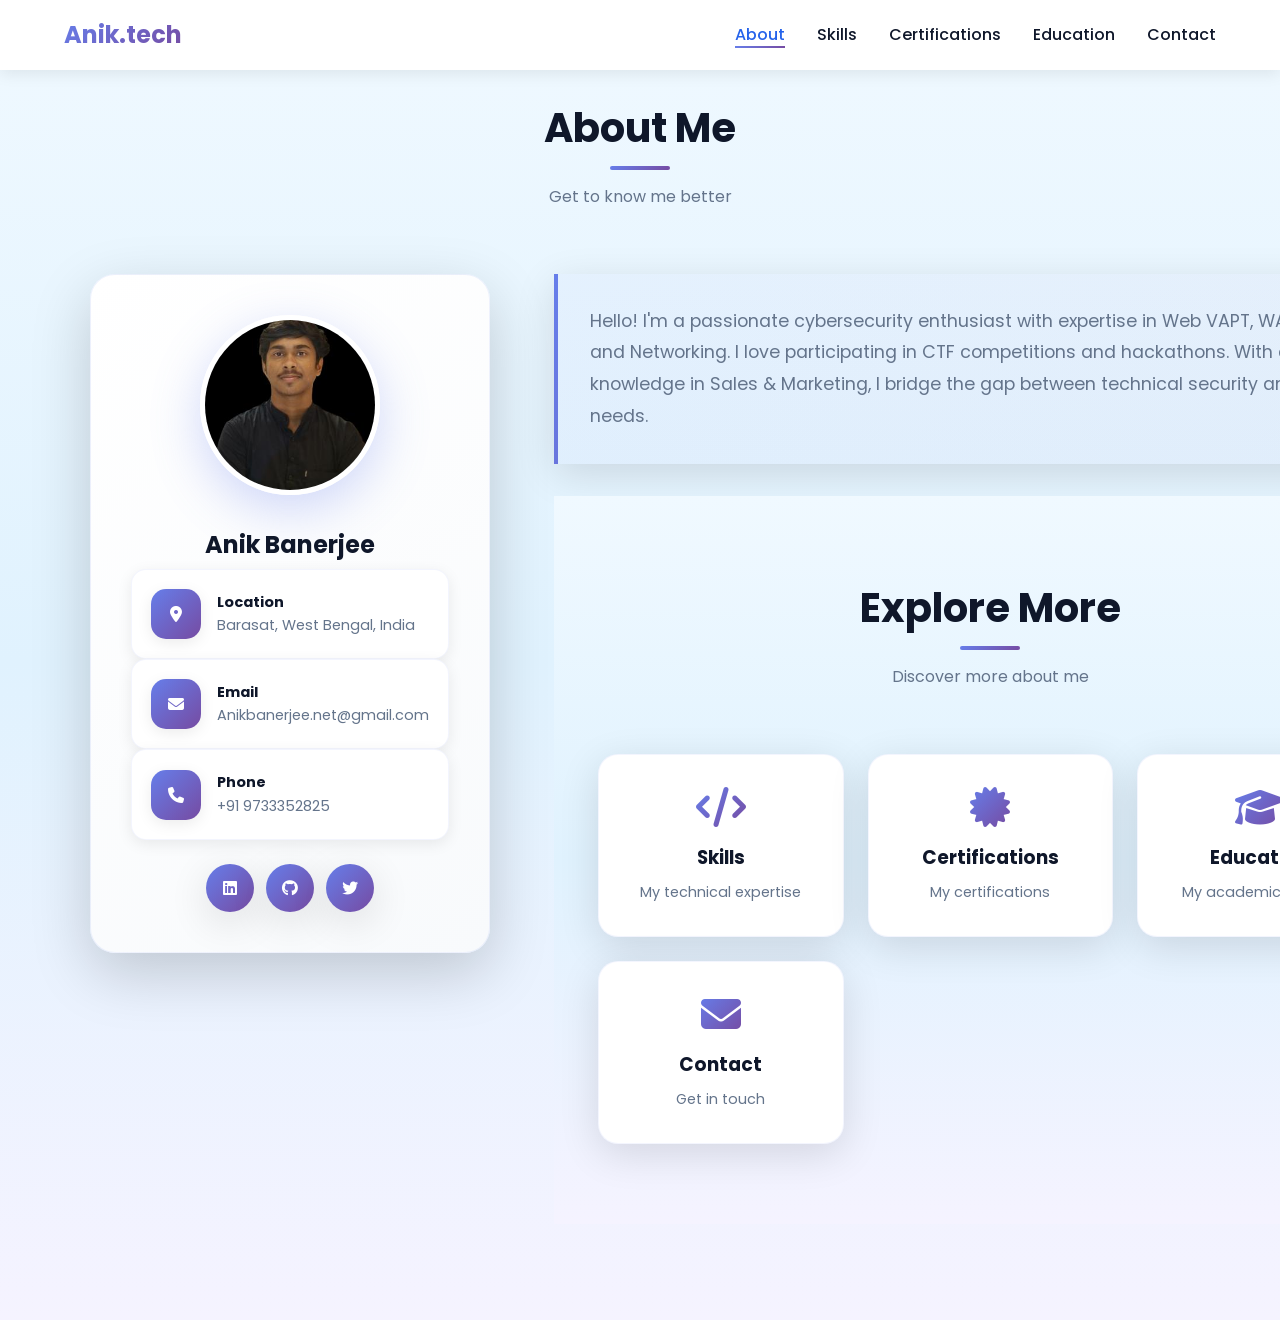
==== about.html @ 547e32c7 "Add files via upload" ====
<!DOCTYPE html>
<html lang="en">
<head>
    <meta charset="UTF-8">
    <meta name="viewport" content="width=device-width, initial-scale=1.0">
    <title>Anik Banerjee | About Me</title>
    <link href="https://fonts.googleapis.com/css2?family=Poppins:wght@300;400;500;600;700&display=swap" rel="stylesheet">
    <link rel="stylesheet" href="https://cdnjs.cloudflare.com/ajax/libs/font-awesome/6.4.0/css/all.min.css">
    <style>
        :root {
            --primary: #2563eb;
            --primary-dark: #1d4ed8;
            --secondary: #0f172a;
            --accent: #3b82f6;
            --light: #f1f5f9;
            --gray: #64748b;
            --white: #ffffff;
            /* New Premium Colors */
            --bg-gradient: linear-gradient(135deg, #667eea 0%, #764ba2 100%);
            --bg-light: linear-gradient(180deg, #f0f9ff 0%, #e0f2fe 50%, #f5f3ff 100%);
            --shadow-sm: 0 4px 15px rgba(0,0,0,0.08);
            --shadow-md: 0 10px 40px rgba(0,0,0,0.12);
            --shadow-lg: 0 20px 60px rgba(0,0,0,0.18);
            --shadow-xl: 0 25px 80px rgba(102,126,234,0.25);
        }
        * { margin: 0; padding: 0; box-sizing: border-box; font-family: 'Poppins', sans-serif; }
        html { scroll-behavior: smooth; }
        body { background: var(--bg-light); color: var(--secondary); line-height: 1.6; }

        /* New Animated Background */
        body::before {
            content: '';
            position: fixed;
            top: 0; left: 0; right: 0; bottom: 0;
            background: 
                radial-gradient(circle at 10% 20%, rgba(102,126,234,0.08) 0%, transparent 50%),
                radial-gradient(circle at 90% 80%, rgba(118,75,162,0.08) 0%, transparent 50%),
                radial-gradient(circle at 50% 50%, rgba(37,99,235,0.05) 0%, transparent 60%);
            z-index: -1;
            animation: bgPulse 8s ease-in-out infinite;
        }
        @keyframes bgPulse {
            0%, 100% { opacity: 1; }
            50% { opacity: 0.7; }
        }

        /* Navigation */
        nav { 
            position: fixed; top: 0; left: 0; right: 0; 
            background: rgba(255,255,255,0.95); 
            backdrop-filter: blur(20px); 
            padding: 1rem 5%; 
            display: flex; justify-content: space-between; align-items: center; 
            z-index: 1000; 
            box-shadow: var(--shadow-sm);
        }
        .logo { 
            font-size: 1.5rem; font-weight: 700; 
            background: var(--bg-gradient);
            -webkit-background-clip: text;
            -webkit-text-fill-color: transparent;
            background-clip: text;
            text-decoration: none; 
            transition: 0.3s; 
        }
        .logo:hover { transform: scale(1.05); }
        .nav-links { display: flex; gap: 2rem; list-style: none; }
        .nav-links a { text-decoration: none; color: var(--secondary); font-weight: 500; transition: 0.3s; position: relative; }
        .nav-links a::after { content: ''; position: absolute; bottom: -2px; left: 0; width: 0; height: 2px; background: var(--bg-gradient); transition: 0.3s; }
        .nav-links a:hover::after, .nav-links a.active::after { width: 100%; }
        .nav-links a:hover, .nav-links a.active { color: var(--primary); }
        .menu-toggle { display: none; font-size: 1.5rem; cursor: pointer; }

        /* Hero Section */
        .hero { 
            min-height: 100vh; 
            display: flex; align-items: center; justify-content: center; 
            padding: 6rem 5% 4rem; 
            position: relative; overflow: hidden; 
            background: var(--bg-gradient);
        }
        .video-bg { position: absolute; top: 0; left: 0; width: 100%; height: 100%; object-fit: cover; z-index: -2; }
        .video-overlay { 
            position: absolute; top: 0; left: 0; width: 100%; height: 100%; 
            background: linear-gradient(135deg, rgba(102,126,234,0.85) 0%, rgba(118,75,162,0.85) 100%); 
            z-index: -1; 
        }
        .hero-content { text-align: center; color: var(--white); z-index: 1; max-width: 800px; }
        
        .typing-text { font-size: 1.5rem; margin-bottom: 1rem; min-height: 2rem; }
        .typing-text::after { content: '|'; animation: blink 1s infinite; }
        @keyframes blink { 0%, 50% { opacity: 1; } 51%, 100% { opacity: 0; } }
        
        .hero-content h1 { font-size: 4rem; font-weight: 700; margin-bottom: 0.5rem; text-shadow: 0 4px 20px rgba(0,0,0,0.3); }
        .hero-content .bio { font-size: 1.1rem; opacity: 0.95; max-width: 600px; margin: 0 auto 2rem; line-height: 1.7; }
        
        /* Premium Buttons */
        .hero-buttons { display: flex; gap: 1rem; justify-content: center; flex-wrap: wrap; }
        .btn { padding: 1rem 2rem; border-radius: 50px; text-decoration: none; font-weight: 600; transition: all 0.4s ease; display: inline-flex; align-items: center; gap: 0.5rem; }
        
        .btn-primary { 
            background: var(--white); color: var(--primary); 
            box-shadow: 0 10px 40px rgba(0,0,0,0.25);
        }
        .btn-primary:hover { 
            transform: translateY(-4px) scale(1.02); 
            box-shadow: 0 20px 60px rgba(0,0,0,0.35);
        }
        
        .btn-outline { border: 2px solid var(--white); color: var(--white); }
        .btn-outline:hover { 
            background: var(--white); color: var(--primary); 
            box-shadow: 0 10px 40px rgba(255,255,255,0.3);
            transform: translateY(-4px);
        }

        /* About Section */
        .about-section { 
            background: var(--bg-light); 
            padding: 6rem 5%; 
        }
        .section-title { text-align: center; margin-bottom: 4rem; }
        .section-title h2 { font-size: 2.5rem; color: var(--secondary); margin-bottom: 0.5rem; position: relative; display: inline-block; }
        .section-title h2::after { 
            content: ''; position: absolute; bottom: -10px; left: 50%; 
            transform: translateX(-50%); width: 60px; height: 4px; 
            background: var(--bg-gradient); 
            border-radius: 2px; 
        }
        .section-title p { color: var(--gray); max-width: 600px; margin: 1rem auto 0; }

        .about-container { max-width: 1100px; margin: 0 auto; }
        .about-grid { display: grid; grid-template-columns: 1fr 2fr; gap: 3rem; align-items: start; }

        /* Premium Profile Card */
        .profile-card { 
            background: linear-gradient(145deg, #ffffff, #f8fafc); 
            padding: 2.5rem; border-radius: 25px; 
            text-align: center; position: sticky; top: 100px;
            box-shadow: var(--shadow-lg);
            border: 1px solid rgba(102,126,234,0.1);
            transition: all 0.4s ease;
        }
        .profile-card:hover {
            box-shadow: var(--shadow-xl);
            transform: translateY(-8px);
        }
        
        .profile-img { 
            width: 180px; height: 180px; border-radius: 50%; 
            margin: 0 auto 1.5rem; 
            border: 5px solid var(--white); 
            box-shadow: 0 15px 50px rgba(102,126,234,0.3); 
            object-fit: cover; 
        }
        .profile-name { font-size: 1.5rem; font-weight: 700; margin-bottom: 0.25rem; }
        .profile-title { 
            background: var(--bg-gradient);
            -webkit-background-clip: text;
            -webkit-text-fill-color: transparent;
            background-clip: text;
            font-weight: 600; margin-bottom: 1.5rem; 
        }
        
        /* Premium Social Buttons */
        .profile-social { display: flex; justify-content: center; gap: 0.75rem; margin-top: 1.5rem; }
        .profile-social a { 
            width: 48px; height: 48px; 
            background: var(--bg-gradient);
            border-radius: 50%; 
            display: flex; align-items: center; justify-content: center; 
            color: var(--white); text-decoration: none; 
            transition: all 0.4s ease;
            box-shadow: var(--shadow-md);
        }
        .profile-social a:hover { 
            transform: translateY(-4px) rotate(360deg); 
            box-shadow: var(--shadow-xl);
        }

        .about-info { padding-left: 1rem; }
        
        /* Premium Intro Box */
        .about-intro { 
            font-size: 1.1rem; color: var(--gray); line-height: 1.8; 
            margin-bottom: 2rem; padding: 2rem; 
            border-left: 4px solid;
            border-image: var(--bg-gradient);
            border-image-slice: 1;
            background: linear-gradient(135deg, rgba(102,126,234,0.04), rgba(118,75,162,0.04));
            border-radius: 0 20px 20px 0;
            box-shadow: var(--shadow-md);
        }
        
        /* Premium Info Grid */
        .info-grid { display: grid; grid-template-columns: 1fr 1fr; gap: 1rem; }
        .info-item { 
            display: flex; align-items: center; gap: 1rem; 
            background: var(--white); padding: 1.2rem; border-radius: 15px; 
            transition: all 0.4s ease;
            box-shadow: var(--shadow-sm);
            border: 1px solid rgba(102,126,234,0.08);
        }
        .info-item:hover { 
            transform: translateX(8px) translateY(-3px); 
            box-shadow: var(--shadow-lg);
            border-color: rgba(102,126,234,0.2);
        }
        .info-icon { 
            width: 50px; height: 50px; 
            background: var(--bg-gradient);
            border-radius: 15px; 
            display: flex; align-items: center; justify-content: center; 
            color: var(--white);
            box-shadow: var(--shadow-sm);
        }
        .info-text { font-size: 0.9rem; }
        .info-text strong { display: block; color: var(--secondary); }
        .info-text span { color: var(--gray); }

        /* Premium Skills Tags */
        .skills-tags { display: flex; flex-wrap: wrap; gap: 0.75rem; margin-top: 1.5rem; }
        .skill-tag { 
            background: var(--white); padding: 0.6rem 1.2rem; border-radius: 25px; 
            font-size: 0.85rem; border: 1px solid rgba(102,126,234,0.1); color: var(--gray); 
            transition: all 0.4s ease;
            box-shadow: var(--shadow-sm);
        }
        .skill-tag:hover { 
            background: var(--bg-gradient); color: var(--white); 
            transform: translateY(-3px);
            box-shadow: var(--shadow-md);
        }

        /* Quick Nav */
        .quick-nav { 
            background: linear-gradient(180deg, #f0f9ff 0%, #e0f2fe 50%, #f5f3ff 100%); 
            padding: 5rem 5%; 
        }
        .quick-nav-grid { display: grid; grid-template-columns: repeat(auto-fit, minmax(200px, 1fr)); gap: 1.5rem; max-width: 1000px; margin: 0 auto; }
        
        /* Premium Quick Nav Cards */
        .quick-nav-card { 
            background: var(--white); padding: 2rem; border-radius: 20px; 
            text-decoration: none; color: var(--secondary); text-align: center; 
            transition: all 0.4s ease; 
            box-shadow: var(--shadow-md);
            border: 1px solid rgba(102,126,234,0.08);
        }
        .quick-nav-card:hover { 
            transform: translateY(-10px) scale(1.03); 
            box-shadow: var(--shadow-xl);
            border-color: rgba(102,126,234,0.2);
        }
        .quick-nav-card i { 
            font-size: 2.5rem; 
            background: var(--bg-gradient);
            -webkit-background-clip: text;
            -webkit-text-fill-color: transparent;
            background-clip: text;
            margin-bottom: 1rem; 
            transition: all 0.4s ease;
        }
        .quick-nav-card:hover i { transform: scale(1.3) rotate(10deg); }
        .quick-nav-card h3 { margin-bottom: 0.5rem; }
        .quick-nav-card p { color: var(--gray); font-size: 0.9rem; }

        /* Footer */
        footer { background: var(--secondary); color: var(--white); padding: 2rem 5%; text-align: center; }
        .social-links { display: flex; justify-content: center; gap: 1rem; margin-bottom: 1rem; }
        .social-links a { 
            width: 48px; height: 48px; 
            background: rgba(255,255,255,0.1); border-radius: 50%; 
            display: flex; align-items: center; justify-content: center; 
            color: var(--white); text-decoration: none; font-size: 1.2rem; 
            transition: all 0.4s ease;
        }
        .social-links a:hover { 
            background: var(--bg-gradient); 
            transform: translateY(-5px) rotate(360deg);
            box-shadow: var(--shadow-xl);
        }
        footer p { opacity: 0.7; font-size: 0.9rem; }

        @media (max-width: 768px) {
            .nav-links { display: none; position: absolute; top: 100%; left: 0; right: 0; background: var(--white); flex-direction: column; padding: 1rem; gap: 1rem; box-shadow: var(--shadow-md); }
            .nav-links.active { display: flex; }
            .menu-toggle { display: block; }
            .hero-content h1 { font-size: 2.5rem; }
            .typing-text { font-size: 1.2rem; }
            .hero-buttons { flex-direction: column; align-items: center; }
            .about-grid { grid-template-columns: 1fr; }
            .profile-card { position: relative; top: 0; }
            .info-grid { grid-template-columns: 1fr; }
        }
    </style>
</head>

    
    <nav>
        <a href="index.html" class="logo">Anik.tech</a>
        <ul class="nav-links">
            <li><a href="index.html" class="active">About</a></li>
            <li><a href="skills.html">Skills</a></li>
            <li><a href="certifications.html">Certifications</a></li>
            <li><a href="education.html">Education</a></li>
            <li><a href="contact.html">Contact</a></li>
        </ul>
        <div class="menu-toggle"><i class="fas fa-bars"></i></div>
    </nav>

    

</section>

    

    <!-- About Section -->
    <section class="about-section" id="about">
        <div class="section-title">
            <h2>About Me</h2>
            <p>Get to know me better</p>
        </div>
        
        <div class="about-container">
            <div class="about-grid">
                <!-- Profile Card -->
                <div class="profile-card">
                    <!-- YOUR PHOTO -->
                    <img src="anikimg.jpeg" alt="Anik Banerjee" class="profile-img">
                    
                    <h3 class="profile-name">Anik Banerjee</h3>
                
                    
                    <div style="text-align: left;">
                        <div class="info-item">
                            <div class="info-icon"><i class="fas fa-map-marker-alt"></i></div>
                            <div class="info-text">
                                <strong>Location</strong>
                                <span>Barasat, West Bengal, India</span>
                            </div>
                        </div>
                        <div class="info-item">
                            <div class="info-icon"><i class="fas fa-envelope"></i></div>
                            <div class="info-text">
                                <strong>Email</strong>
                                <span>Anikbanerjee.net@gmail.com</span>
                            </div>
                        </div>
                        <div class="info-item">
                            <div class="info-icon"><i class="fas fa-phone"></i></div>
                            <div class="info-text">
                                <strong>Phone</strong>
                                <span>+91 9733352825</span>
                            </div>
                        </div>
                    </div>
                    
                    <div class="profile-social">
                        <a href="#"><i class="fab fa-linkedin"></i></a>
                        <a href="#"><i class="fab fa-github"></i></a>
                        <a href="#"><i class="fab fa-twitter"></i></a>
                    </div>
                </div>
                
                <!-- About Info -->
                <div class="about-info">
                    <p class="about-intro">
                        Hello! I'm a passionate cybersecurity enthusiast with expertise in Web VAPT, WAPT, Linux, and Networking. 
                        I love participating in CTF competitions and hackathons. With a little bit of knowledge in Sales & Marketing, 
                        I bridge the gap between technical security and business needs.
                    </p>
                    
            
  

    <!-- Quick Navigation -->
    <section class="quick-nav">
        <div class="section-title">
            <h2>Explore More</h2>
            <p>Discover more about me</p>
        </div>
        <div class="quick-nav-grid">
            <a href="skills.html" class="quick-nav-card">
                <i class="fas fa-code"></i>
                <h3>Skills</h3>
                <p>My technical expertise</p>
            </a>
            <a href="certifications.html" class="quick-nav-card">
                <i class="fas fa-certificate"></i>
                <h3>Certifications</h3>
                <p>My certifications</p>
            </a>
            <a href="education.html" class="quick-nav-card">
                <i class="fas fa-graduation-cap"></i>
                <h3>Education</h3>
                <p>My academic journey</p>
            </a>
            <a href="contact.html" class="quick-nav-card">
                <i class="fas fa-envelope"></i>
                <h3>Contact</h3>
                <p>Get in touch</p>
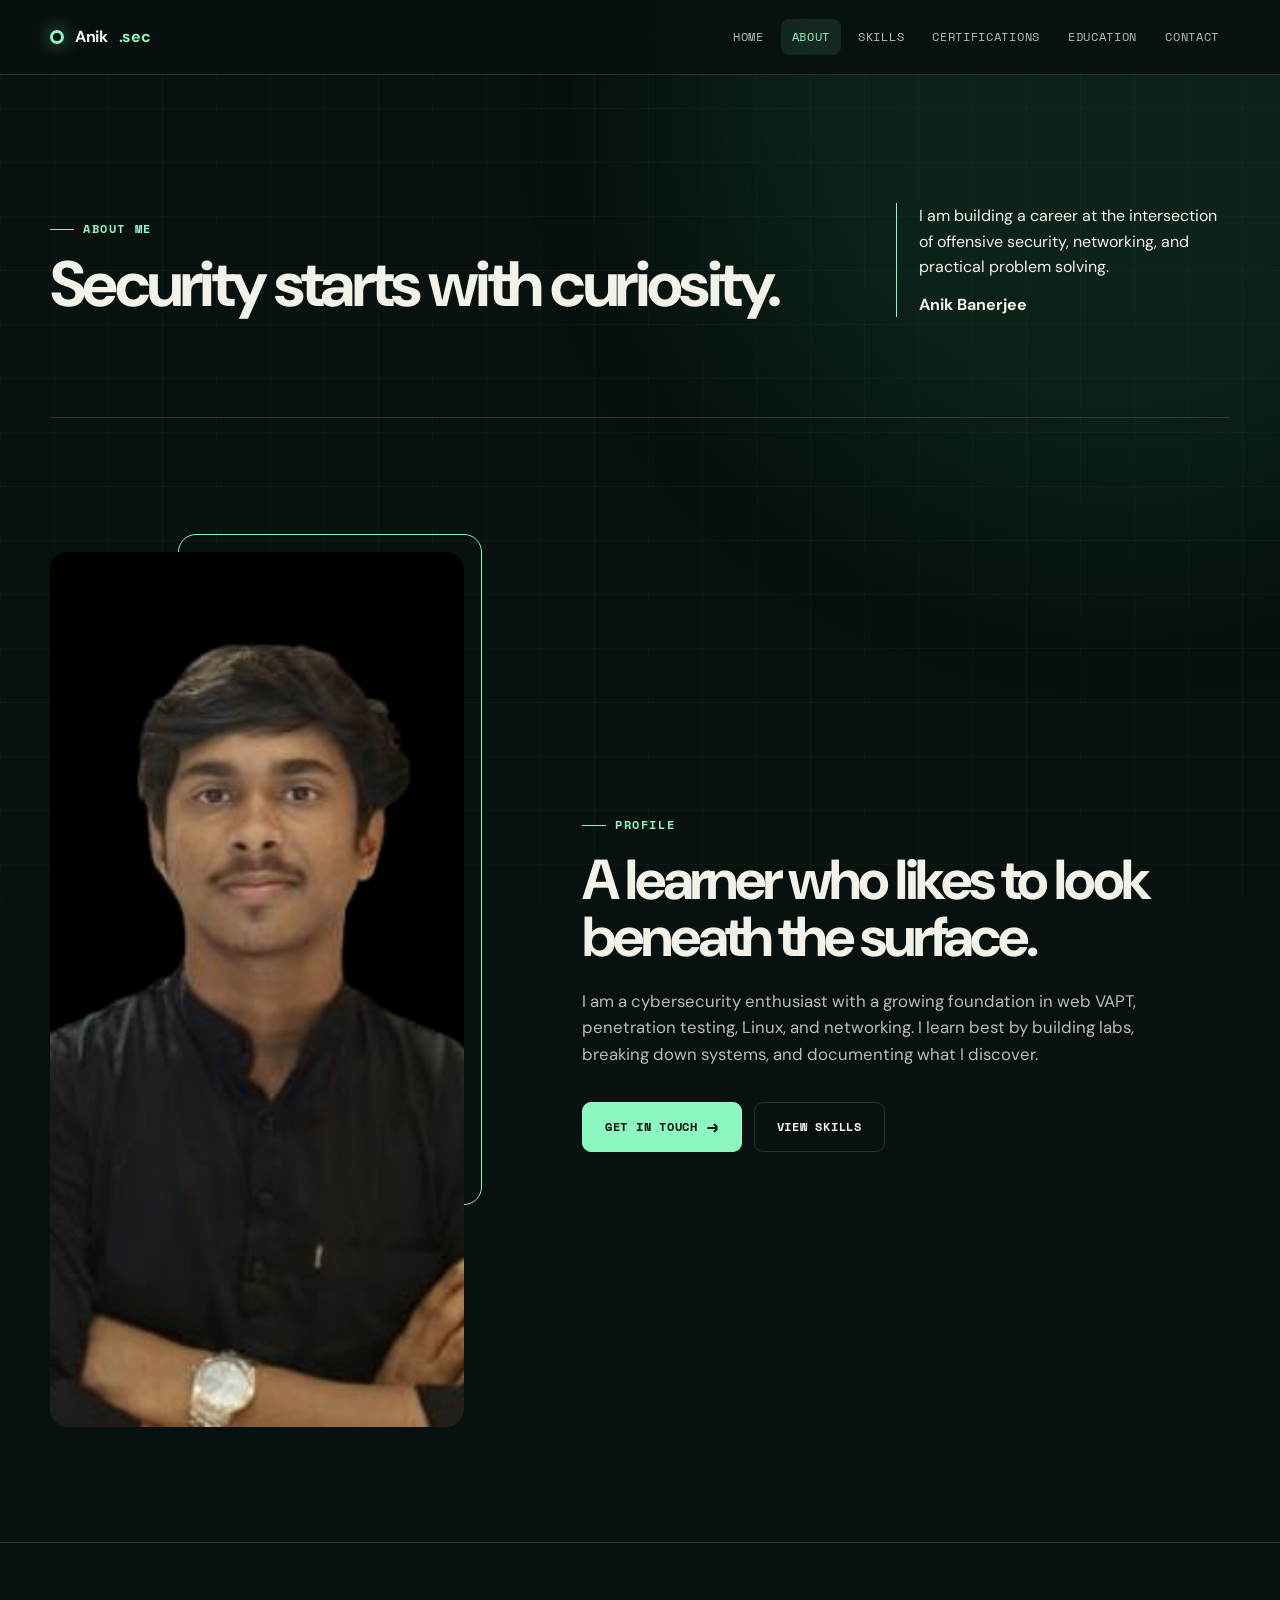
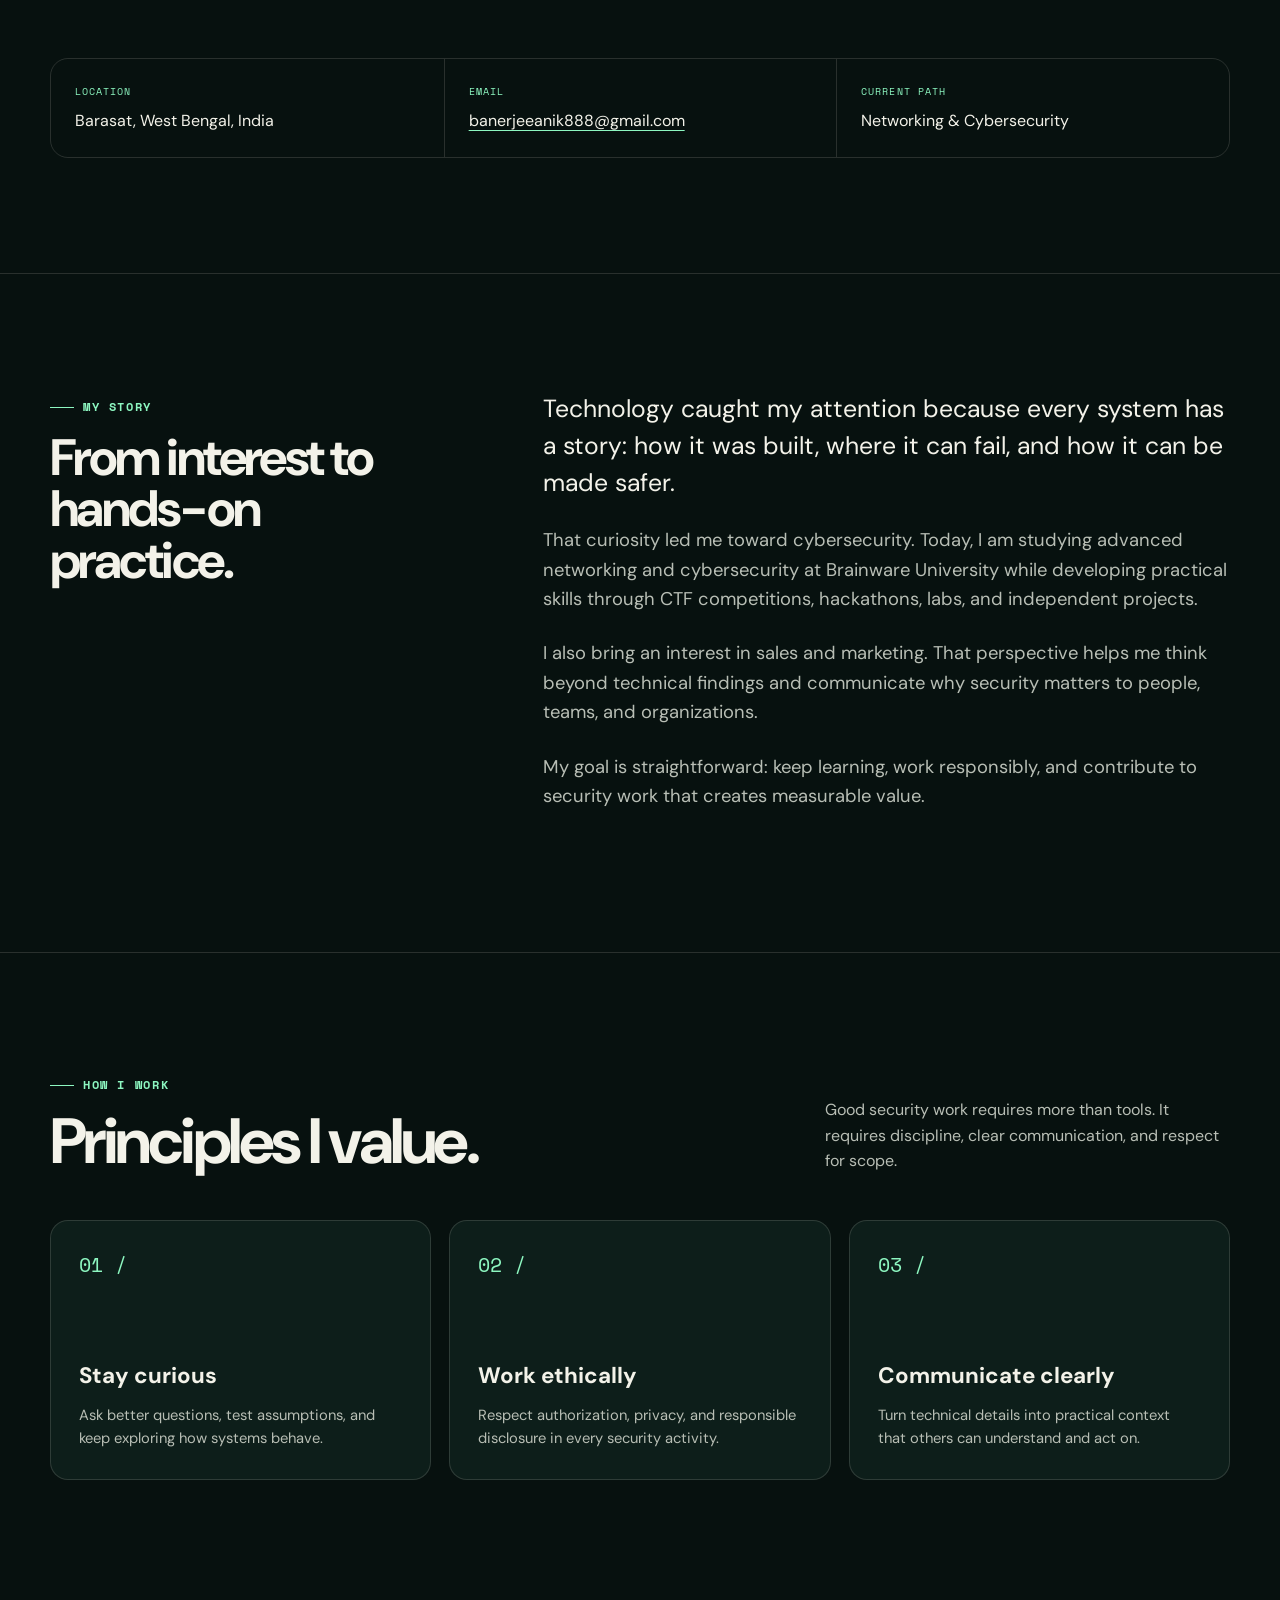
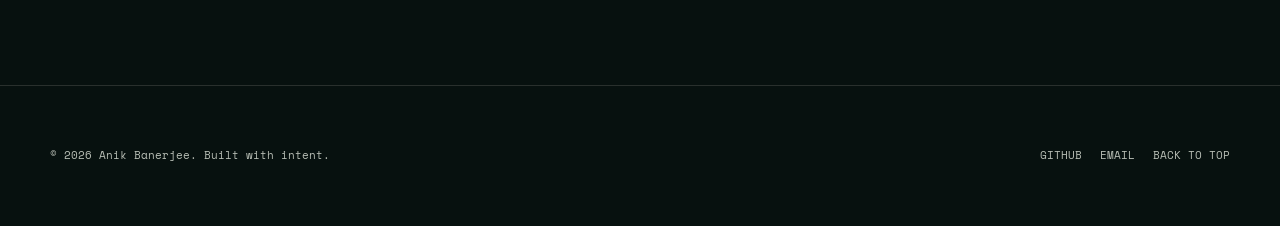
==== commit 3da2d603: "Redesign cybersecurity portfolio" ====
--- a/about.html
+++ b/about.html
@@ -1,402 +1,111 @@
 <!DOCTYPE html>
 <html lang="en">
 <head>
-    <meta charset="UTF-8">
-    <meta name="viewport" content="width=device-width, initial-scale=1.0">
-    <title>Anik Banerjee | About Me</title>
-    <link href="https://fonts.googleapis.com/css2?family=Poppins:wght@300;400;500;600;700&display=swap" rel="stylesheet">
-    <link rel="stylesheet" href="https://cdnjs.cloudflare.com/ajax/libs/font-awesome/6.4.0/css/all.min.css">
-    <style>
-        :root {
-            --primary: #2563eb;
-            --primary-dark: #1d4ed8;
-            --secondary: #0f172a;
-            --accent: #3b82f6;
-            --light: #f1f5f9;
-            --gray: #64748b;
-            --white: #ffffff;
-            /* New Premium Colors */
-            --bg-gradient: linear-gradient(135deg, #667eea 0%, #764ba2 100%);
-            --bg-light: linear-gradient(180deg, #f0f9ff 0%, #e0f2fe 50%, #f5f3ff 100%);
-            --shadow-sm: 0 4px 15px rgba(0,0,0,0.08);
-            --shadow-md: 0 10px 40px rgba(0,0,0,0.12);
-            --shadow-lg: 0 20px 60px rgba(0,0,0,0.18);
-            --shadow-xl: 0 25px 80px rgba(102,126,234,0.25);
-        }
-        * { margin: 0; padding: 0; box-sizing: border-box; font-family: 'Poppins', sans-serif; }
-        html { scroll-behavior: smooth; }
-        body { background: var(--bg-light); color: var(--secondary); line-height: 1.6; }
+    <meta charset="utf-8">
+    <meta name="viewport" content="width=device-width, initial-scale=1">
+    <meta name="description" content="Learn about Anik Banerjee, a cybersecurity student from West Bengal focused on practical security skills.">
+    <meta name="theme-color" content="#07110f">
+    <title>About | Anik Banerjee</title>
+    <link rel="stylesheet" href="styles.css">
+    <script src="script.js" defer></script>
+</head>
+<body>
+    <a class="skip-link" href="#main-content">Skip to content</a>
+    <header class="site-header">
+        <nav class="nav-shell" aria-label="Main navigation">
+            <a class="brand" href="index.html" aria-label="Anik Banerjee home"><span class="brand-mark" aria-hidden="true"></span>Anik<span>.sec</span></a>
+            <button class="menu-toggle" type="button" aria-expanded="false" aria-controls="nav-links" aria-label="Toggle navigation"><span></span></button>
+            <ul class="nav-links" id="nav-links">
+                <li><a href="index.html">Home</a></li>
+                <li><a href="about.html" aria-current="page">About</a></li>
+                <li><a href="skills.html">Skills</a></li>
+                <li><a href="certifications.html">Certifications</a></li>
+                <li><a href="education.html">Education</a></li>
+                <li><a href="contact.html">Contact</a></li>
+            </ul>
+        </nav>
+    </header>
 
-        /* New Animated Background */
-        body::before {
-            content: '';
-            position: fixed;
-            top: 0; left: 0; right: 0; bottom: 0;
-            background: 
-                radial-gradient(circle at 10% 20%, rgba(102,126,234,0.08) 0%, transparent 50%),
-                radial-gradient(circle at 90% 80%, rgba(118,75,162,0.08) 0%, transparent 50%),
-                radial-gradient(circle at 50% 50%, rgba(37,99,235,0.05) 0%, transparent 60%);
-            z-index: -1;
-            animation: bgPulse 8s ease-in-out infinite;
-        }
-        @keyframes bgPulse {
-            0%, 100% { opacity: 1; }
-            50% { opacity: 0.7; }
-        }
+    <main id="main-content">
+        <div class="page-shell">
+            <header class="page-intro" data-reveal>
+                <div>
+                    <span class="eyebrow">About me</span>
+                    <h1>Security starts with curiosity.</h1>
+                </div>
+                <div class="intro-aside">
+                    <p>I am building a career at the intersection of offensive security, networking, and practical problem solving.</p>
+                    <strong>Anik Banerjee</strong>
+                </div>
+            </header>
+        </div>
 
-        /* Navigation */
-        nav { 
-            position: fixed; top: 0; left: 0; right: 0; 
-            background: rgba(255,255,255,0.95); 
-            backdrop-filter: blur(20px); 
-            padding: 1rem 5%; 
-            display: flex; justify-content: space-between; align-items: center; 
-            z-index: 1000; 
-            box-shadow: var(--shadow-sm);
-        }
-        .logo { 
-            font-size: 1.5rem; font-weight: 700; 
-            background: var(--bg-gradient);
-            -webkit-background-clip: text;
-            -webkit-text-fill-color: transparent;
-            background-clip: text;
-            text-decoration: none; 
-            transition: 0.3s; 
-        }
-        .logo:hover { transform: scale(1.05); }
-        .nav-links { display: flex; gap: 2rem; list-style: none; }
-        .nav-links a { text-decoration: none; color: var(--secondary); font-weight: 500; transition: 0.3s; position: relative; }
-        .nav-links a::after { content: ''; position: absolute; bottom: -2px; left: 0; width: 0; height: 2px; background: var(--bg-gradient); transition: 0.3s; }
-        .nav-links a:hover::after, .nav-links a.active::after { width: 100%; }
-        .nav-links a:hover, .nav-links a.active { color: var(--primary); }
-        .menu-toggle { display: none; font-size: 1.5rem; cursor: pointer; }
-
-        /* Hero Section */
-        .hero { 
-            min-height: 100vh; 
-            display: flex; align-items: center; justify-content: center; 
-            padding: 6rem 5% 4rem; 
-            position: relative; overflow: hidden; 
-            background: var(--bg-gradient);
-        }
-        .video-bg { position: absolute; top: 0; left: 0; width: 100%; height: 100%; object-fit: cover; z-index: -2; }
-        .video-overlay { 
-            position: absolute; top: 0; left: 0; width: 100%; height: 100%; 
-            background: linear-gradient(135deg, rgba(102,126,234,0.85) 0%, rgba(118,75,162,0.85) 100%); 
-            z-index: -1; 
-        }
-        .hero-content { text-align: center; color: var(--white); z-index: 1; max-width: 800px; }
-        
-        .typing-text { font-size: 1.5rem; margin-bottom: 1rem; min-height: 2rem; }
-        .typing-text::after { content: '|'; animation: blink 1s infinite; }
-        @keyframes blink { 0%, 50% { opacity: 1; } 51%, 100% { opacity: 0; } }
-        
-        .hero-content h1 { font-size: 4rem; font-weight: 700; margin-bottom: 0.5rem; text-shadow: 0 4px 20px rgba(0,0,0,0.3); }
-        .hero-content .bio { font-size: 1.1rem; opacity: 0.95; max-width: 600px; margin: 0 auto 2rem; line-height: 1.7; }
-        
-        /* Premium Buttons */
-        .hero-buttons { display: flex; gap: 1rem; justify-content: center; flex-wrap: wrap; }
-        .btn { padding: 1rem 2rem; border-radius: 50px; text-decoration: none; font-weight: 600; transition: all 0.4s ease; display: inline-flex; align-items: center; gap: 0.5rem; }
-        
-        .btn-primary { 
-            background: var(--white); color: var(--primary); 
-            box-shadow: 0 10px 40px rgba(0,0,0,0.25);
-        }
-        .btn-primary:hover { 
-            transform: translateY(-4px) scale(1.02); 
-            box-shadow: 0 20px 60px rgba(0,0,0,0.35);
-        }
-        
-        .btn-outline { border: 2px solid var(--white); color: var(--white); }
-        .btn-outline:hover { 
-            background: var(--white); color: var(--primary); 
-            box-shadow: 0 10px 40px rgba(255,255,255,0.3);
-            transform: translateY(-4px);
-        }
-
-        /* About Section */
-        .about-section { 
-            background: var(--bg-light); 
-            padding: 6rem 5%; 
-        }
-        .section-title { text-align: center; margin-bottom: 4rem; }
-        .section-title h2 { font-size: 2.5rem; color: var(--secondary); margin-bottom: 0.5rem; position: relative; display: inline-block; }
-        .section-title h2::after { 
-            content: ''; position: absolute; bottom: -10px; left: 50%; 
-            transform: translateX(-50%); width: 60px; height: 4px; 
-            background: var(--bg-gradient); 
-            border-radius: 2px; 
-        }
-        .section-title p { color: var(--gray); max-width: 600px; margin: 1rem auto 0; }
-
-        .about-container { max-width: 1100px; margin: 0 auto; }
-        .about-grid { display: grid; grid-template-columns: 1fr 2fr; gap: 3rem; align-items: start; }
-
-        /* Premium Profile Card */
-        .profile-card { 
-            background: linear-gradient(145deg, #ffffff, #f8fafc); 
-            padding: 2.5rem; border-radius: 25px; 
-            text-align: center; position: sticky; top: 100px;
-            box-shadow: var(--shadow-lg);
-            border: 1px solid rgba(102,126,234,0.1);
-            transition: all 0.4s ease;
-        }
-        .profile-card:hover {
-            box-shadow: var(--shadow-xl);
-            transform: translateY(-8px);
-        }
-        
-        .profile-img { 
-            width: 180px; height: 180px; border-radius: 50%; 
-            margin: 0 auto 1.5rem; 
-            border: 5px solid var(--white); 
-            box-shadow: 0 15px 50px rgba(102,126,234,0.3); 
-            object-fit: cover; 
-        }
-        .profile-name { font-size: 1.5rem; font-weight: 700; margin-bottom: 0.25rem; }
-        .profile-title { 
-            background: var(--bg-gradient);
-            -webkit-background-clip: text;
-            -webkit-text-fill-color: transparent;
-            background-clip: text;
-            font-weight: 600; margin-bottom: 1.5rem; 
-        }
-        
-        /* Premium Social Buttons */
-        .profile-social { display: flex; justify-content: center; gap: 0.75rem; margin-top: 1.5rem; }
-        .profile-social a { 
-            width: 48px; height: 48px; 
-            background: var(--bg-gradient);
-            border-radius: 50%; 
-            display: flex; align-items: center; justify-content: center; 
-            color: var(--white); text-decoration: none; 
-            transition: all 0.4s ease;
-            box-shadow: var(--shadow-md);
-        }
-        .profile-social a:hover { 
-            transform: translateY(-4px) rotate(360deg); 
-            box-shadow: var(--shadow-xl);
-        }
-
-        .about-info { padding-left: 1rem; }
-        
-        /* Premium Intro Box */
-        .about-intro { 
-            font-size: 1.1rem; color: var(--gray); line-height: 1.8; 
-            margin-bottom: 2rem; padding: 2rem; 
-            border-left: 4px solid;
-            border-image: var(--bg-gradient);
-            border-image-slice: 1;
-            background: linear-gradient(135deg, rgba(102,126,234,0.04), rgba(118,75,162,0.04));
-            border-radius: 0 20px 20px 0;
-            box-shadow: var(--shadow-md);
-        }
-        
-        /* Premium Info Grid */
-        .info-grid { display: grid; grid-template-columns: 1fr 1fr; gap: 1rem; }
-        .info-item { 
-            display: flex; align-items: center; gap: 1rem; 
-            background: var(--white); padding: 1.2rem; border-radius: 15px; 
-            transition: all 0.4s ease;
-            box-shadow: var(--shadow-sm);
-            border: 1px solid rgba(102,126,234,0.08);
-        }
-        .info-item:hover { 
-            transform: translateX(8px) translateY(-3px); 
-            box-shadow: var(--shadow-lg);
-            border-color: rgba(102,126,234,0.2);
-        }
-        .info-icon { 
-            width: 50px; height: 50px; 
-            background: var(--bg-gradient);
-            border-radius: 15px; 
-            display: flex; align-items: center; justify-content: center; 
-            color: var(--white);
-            box-shadow: var(--shadow-sm);
-        }
-        .info-text { font-size: 0.9rem; }
-        .info-text strong { display: block; color: var(--secondary); }
-        .info-text span { color: var(--gray); }
-
-        /* Premium Skills Tags */
-        .skills-tags { display: flex; flex-wrap: wrap; gap: 0.75rem; margin-top: 1.5rem; }
-        .skill-tag { 
-            background: var(--white); padding: 0.6rem 1.2rem; border-radius: 25px; 
-            font-size: 0.85rem; border: 1px solid rgba(102,126,234,0.1); color: var(--gray); 
-            transition: all 0.4s ease;
-            box-shadow: var(--shadow-sm);
-        }
-        .skill-tag:hover { 
-            background: var(--bg-gradient); color: var(--white); 
-            transform: translateY(-3px);
-            box-shadow: var(--shadow-md);
-        }
-
-        /* Quick Nav */
-        .quick-nav { 
-            background: linear-gradient(180deg, #f0f9ff 0%, #e0f2fe 50%, #f5f3ff 100%); 
-            padding: 5rem 5%; 
-        }
-        .quick-nav-grid { display: grid; grid-template-columns: repeat(auto-fit, minmax(200px, 1fr)); gap: 1.5rem; max-width: 1000px; margin: 0 auto; }
-        
-        /* Premium Quick Nav Cards */
-        .quick-nav-card { 
-            background: var(--white); padding: 2rem; border-radius: 20px; 
-            text-decoration: none; color: var(--secondary); text-align: center; 
-            transition: all 0.4s ease; 
-            box-shadow: var(--shadow-md);
-            border: 1px solid rgba(102,126,234,0.08);
-        }
-        .quick-nav-card:hover { 
-            transform: translateY(-10px) scale(1.03); 
-            box-shadow: var(--shadow-xl);
-            border-color: rgba(102,126,234,0.2);
-        }
-        .quick-nav-card i { 
-            font-size: 2.5rem; 
-            background: var(--bg-gradient);
-            -webkit-background-clip: text;
-            -webkit-text-fill-color: transparent;
-            background-clip: text;
-            margin-bottom: 1rem; 
-            transition: all 0.4s ease;
-        }
-        .quick-nav-card:hover i { transform: scale(1.3) rotate(10deg); }
-        .quick-nav-card h3 { margin-bottom: 0.5rem; }
-        .quick-nav-card p { color: var(--gray); font-size: 0.9rem; }
-
-        /* Footer */
-        footer { background: var(--secondary); color: var(--white); padding: 2rem 5%; text-align: center; }
-        .social-links { display: flex; justify-content: center; gap: 1rem; margin-bottom: 1rem; }
-        .social-links a { 
-            width: 48px; height: 48px; 
-            background: rgba(255,255,255,0.1); border-radius: 50%; 
-            display: flex; align-items: center; justify-content: center; 
-            color: var(--white); text-decoration: none; font-size: 1.2rem; 
-            transition: all 0.4s ease;
-        }
-        .social-links a:hover { 
-            background: var(--bg-gradient); 
-            transform: translateY(-5px) rotate(360deg);
-            box-shadow: var(--shadow-xl);
-        }
-        footer p { opacity: 0.7; font-size: 0.9rem; }
-
-        @media (max-width: 768px) {
-            .nav-links { display: none; position: absolute; top: 100%; left: 0; right: 0; background: var(--white); flex-direction: column; padding: 1rem; gap: 1rem; box-shadow: var(--shadow-md); }
-            .nav-links.active { display: flex; }
-            .menu-toggle { display: block; }
-            .hero-content h1 { font-size: 2.5rem; }
-            .typing-text { font-size: 1.2rem; }
-            .hero-buttons { flex-direction: column; align-items: center; }
-            .about-grid { grid-template-columns: 1fr; }
-            .profile-card { position: relative; top: 0; }
-            .info-grid { grid-template-columns: 1fr; }
-        }
-    </style>
-</head>
-
-    
-    <nav>
-        <a href="index.html" class="logo">Anik.tech</a>
-        <ul class="nav-links">
-            <li><a href="index.html" class="active">About</a></li>
-            <li><a href="skills.html">Skills</a></li>
-            <li><a href="certifications.html">Certifications</a></li>
-            <li><a href="education.html">Education</a></li>
-            <li><a href="contact.html">Contact</a></li>
-        </ul>
-        <div class="menu-toggle"><i class="fas fa-bars"></i></div>
-    </nav>
-
-    
-
-</section>
-
-    
-
-    <!-- About Section -->
-    <section class="about-section" id="about">
-        <div class="section-title">
-            <h2>About Me</h2>
-            <p>Get to know me better</p>
-        </div>
-        
-        <div class="about-container">
-            <div class="about-grid">
-                <!-- Profile Card -->
-                <div class="profile-card">
-                    <!-- YOUR PHOTO -->
-                    <img src="anikimg.jpeg" alt="Anik Banerjee" class="profile-img">
-                    
-                    <h3 class="profile-name">Anik Banerjee</h3>
-                
-                    
-                    <div style="text-align: left;">
-                        <div class="info-item">
-                            <div class="info-icon"><i class="fas fa-map-marker-alt"></i></div>
-                            <div class="info-text">
-                                <strong>Location</strong>
-                                <span>Barasat, West Bengal, India</span>
-                            </div>
-                        </div>
-                        <div class="info-item">
-                            <div class="info-icon"><i class="fas fa-envelope"></i></div>
-                            <div class="info-text">
-                                <strong>Email</strong>
-                                <span>Anikbanerjee.net@gmail.com</span>
-                            </div>
-                        </div>
-                        <div class="info-item">
-                            <div class="info-icon"><i class="fas fa-phone"></i></div>
-                            <div class="info-text">
-                                <strong>Phone</strong>
-                                <span>+91 9733352825</span>
-                            </div>
-                        </div>
-                    </div>
-                    
-                    <div class="profile-social">
-                        <a href="#"><i class="fab fa-linkedin"></i></a>
-                        <a href="#"><i class="fab fa-github"></i></a>
-                        <a href="#"><i class="fab fa-twitter"></i></a>
+        <section class="section">
+            <div class="page-shell split-feature">
+                <div class="portrait-frame" data-reveal>
+                    <img src="anikimg.jpeg" alt="Anik Banerjee" width="700" height="875">
+                </div>
+                <div class="feature-copy" data-reveal>
+                    <span class="eyebrow">Profile</span>
+                    <h2>A learner who likes to look beneath the surface.</h2>
+                    <p>I am a cybersecurity enthusiast with a growing foundation in web VAPT, penetration testing, Linux, and networking. I learn best by building labs, breaking down systems, and documenting what I discover.</p>
+                    <div class="button-row">
+                        <a class="button" href="mailto:banerjeeanik888@gmail.com">Get in touch <span class="arrow" aria-hidden="true">&rarr;</span></a>
+                        <a class="button secondary" href="skills.html">View skills</a>
                     </div>
                 </div>
-                
-                <!-- About Info -->
-                <div class="about-info">
-                    <p class="about-intro">
-                        Hello! I'm a passionate cybersecurity enthusiast with expertise in Web VAPT, WAPT, Linux, and Networking. 
-                        I love participating in CTF competitions and hackathons. With a little bit of knowledge in Sales & Marketing, 
-                        I bridge the gap between technical security and business needs.
-                    </p>
-                    
-            
-  
+            </div>
+        </section>
 
-    <!-- Quick Navigation -->
-    <section class="quick-nav">
-        <div class="section-title">
-            <h2>Explore More</h2>
-            <p>Discover more about me</p>
+        <section class="section">
+            <div class="page-shell">
+                <div class="info-band" data-reveal>
+                    <div><small>Location</small><span>Barasat, West Bengal, India</span></div>
+                    <div><small>Email</small><a href="mailto:banerjeeanik888@gmail.com">banerjeeanik888@gmail.com</a></div>
+                    <div><small>Current path</small><span>Networking &amp; Cybersecurity</span></div>
+                </div>
+            </div>
+        </section>
+
+        <section class="section">
+            <div class="page-shell story-grid">
+                <div class="sticky-title" data-reveal>
+                    <span class="eyebrow">My story</span>
+                    <h2>From interest to hands-on practice.</h2>
+                </div>
+                <div class="story-copy" data-reveal>
+                    <p>Technology caught my attention because every system has a story: how it was built, where it can fail, and how it can be made safer.</p>
+                    <p>That curiosity led me toward cybersecurity. Today, I am studying advanced networking and cybersecurity at Brainware University while developing practical skills through CTF competitions, hackathons, labs, and independent projects.</p>
+                    <p>I also bring an interest in sales and marketing. That perspective helps me think beyond technical findings and communicate why security matters to people, teams, and organizations.</p>
+                    <p>My goal is straightforward: keep learning, work responsibly, and contribute to security work that creates measurable value.</p>
+                </div>
+            </div>
+        </section>
+
+        <section class="section">
+            <div class="page-shell">
+                <div class="section-head" data-reveal>
+                    <div><span class="eyebrow">How I work</span><h2>Principles I value.</h2></div>
+                    <p>Good security work requires more than tools. It requires discipline, clear communication, and respect for scope.</p>
+                </div>
+                <div class="values-grid">
+                    <article class="value-card" data-reveal><span class="symbol">01 /</span><div><h3>Stay curious</h3><p>Ask better questions, test assumptions, and keep exploring how systems behave.</p></div></article>
+                    <article class="value-card" data-reveal><span class="symbol">02 /</span><div><h3>Work ethically</h3><p>Respect authorization, privacy, and responsible disclosure in every security activity.</p></div></article>
+                    <article class="value-card" data-reveal><span class="symbol">03 /</span><div><h3>Communicate clearly</h3><p>Turn technical details into practical context that others can understand and act on.</p></div></article>
+                </div>
+            </div>
+        </section>
+    </main>
+
+    <footer class="site-footer">
+        <div class="footer-shell">
+            <p>&copy; <span data-year></span> Anik Banerjee. Built with intent.</p>
+            <div class="footer-links">
+                <a href="https://github.com/spideyanik" target="_blank" rel="noopener noreferrer">GitHub</a>
+                <a href="mailto:banerjeeanik888@gmail.com">Email</a>
+                <a href="#main-content">Back to top</a>
+            </div>
         </div>
-        <div class="quick-nav-grid">
-            <a href="skills.html" class="quick-nav-card">
-                <i class="fas fa-code"></i>
-                <h3>Skills</h3>
-                <p>My technical expertise</p>
-            </a>
-            <a href="certifications.html" class="quick-nav-card">
-                <i class="fas fa-certificate"></i>
-                <h3>Certifications</h3>
-                <p>My certifications</p>
-            </a>
-            <a href="education.html" class="quick-nav-card">
-                <i class="fas fa-graduation-cap"></i>
-                <h3>Education</h3>
-                <p>My academic journey</p>
-            </a>
-            <a href="contact.html" class="quick-nav-card">
-                <i class="fas fa-envelope"></i>
-                <h3>Contact</h3>
-                <p>Get in touch</p>+    </footer>
+</body>
+</html>
--- a/styles.css
+++ b/styles.css
@@ -0,0 +1,1274 @@
+@import url("https://fonts.googleapis.com/css2?family=DM+Sans:wght@400;500;600;700&family=Space+Mono:wght@400;700&display=swap");
+
+:root {
+    --ink: #07110f;
+    --ink-soft: #0d1d19;
+    --panel: #11241f;
+    --panel-light: #173029;
+    --paper: #f3f2e9;
+    --paper-muted: #b8beb5;
+    --line: rgba(243, 242, 233, 0.14);
+    --signal: #8df7c1;
+    --signal-dark: #51c58a;
+    --alert: #ff7657;
+    --display: "DM Sans", sans-serif;
+    --mono: "Space Mono", monospace;
+    --radius: 18px;
+    --page: min(1180px, calc(100% - 40px));
+}
+
+* {
+    box-sizing: border-box;
+    margin: 0;
+    padding: 0;
+}
+
+html {
+    scroll-behavior: smooth;
+}
+
+body {
+    min-width: 320px;
+    background: var(--ink);
+    color: var(--paper);
+    font-family: var(--display);
+    line-height: 1.6;
+    overflow-x: hidden;
+}
+
+body::before {
+    position: fixed;
+    inset: 0;
+    z-index: -2;
+    background-image:
+        linear-gradient(rgba(141, 247, 193, 0.035) 1px, transparent 1px),
+        linear-gradient(90deg, rgba(141, 247, 193, 0.035) 1px, transparent 1px);
+    background-size: 54px 54px;
+    content: "";
+    pointer-events: none;
+}
+
+body::after {
+    position: fixed;
+    top: -25vw;
+    right: -20vw;
+    z-index: -1;
+    width: 65vw;
+    height: 65vw;
+    border-radius: 50%;
+    background: rgba(50, 196, 132, 0.1);
+    filter: blur(100px);
+    content: "";
+    pointer-events: none;
+}
+
+img,
+video {
+    display: block;
+    max-width: 100%;
+}
+
+a {
+    color: inherit;
+}
+
+button,
+input,
+textarea {
+    font: inherit;
+}
+
+button,
+a {
+    -webkit-tap-highlight-color: transparent;
+}
+
+:focus-visible {
+    outline: 3px solid var(--alert);
+    outline-offset: 4px;
+}
+
+.skip-link {
+    position: fixed;
+    top: 12px;
+    left: 12px;
+    z-index: 2000;
+    padding: 10px 14px;
+    border-radius: 8px;
+    background: var(--signal);
+    color: var(--ink);
+    font-family: var(--mono);
+    font-size: 0.8rem;
+    transform: translateY(-160%);
+    transition: transform 180ms ease;
+}
+
+.skip-link:focus {
+    transform: translateY(0);
+}
+
+.site-header {
+    position: sticky;
+    top: 0;
+    z-index: 1000;
+    border-bottom: 1px solid var(--line);
+    background: rgba(7, 17, 15, 0.86);
+    backdrop-filter: blur(18px);
+}
+
+.nav-shell {
+    width: var(--page);
+    min-height: 74px;
+    margin: 0 auto;
+    display: flex;
+    align-items: center;
+    justify-content: space-between;
+    gap: 24px;
+}
+
+.brand {
+    display: inline-flex;
+    align-items: center;
+    gap: 11px;
+    color: var(--paper);
+    font-weight: 700;
+    text-decoration: none;
+    letter-spacing: -0.02em;
+}
+
+.brand-mark {
+    width: 14px;
+    height: 14px;
+    border: 3px solid var(--signal);
+    border-radius: 50%;
+    box-shadow: 0 0 18px rgba(141, 247, 193, 0.55);
+}
+
+.brand span:last-child {
+    color: var(--signal);
+}
+
+.nav-links {
+    display: flex;
+    align-items: center;
+    gap: 6px;
+    list-style: none;
+}
+
+.nav-links a {
+    display: block;
+    padding: 9px 11px;
+    border-radius: 8px;
+    color: var(--paper-muted);
+    font-family: var(--mono);
+    font-size: 0.72rem;
+    text-decoration: none;
+    text-transform: uppercase;
+    letter-spacing: 0.06em;
+    transition: color 180ms ease, background 180ms ease;
+}
+
+.nav-links a:hover,
+.nav-links a[aria-current="page"] {
+    background: rgba(141, 247, 193, 0.09);
+    color: var(--signal);
+}
+
+.menu-toggle {
+    display: none;
+    width: 44px;
+    height: 44px;
+    border: 1px solid var(--line);
+    border-radius: 10px;
+    background: transparent;
+    color: var(--paper);
+    cursor: pointer;
+}
+
+.menu-toggle span,
+.menu-toggle::before,
+.menu-toggle::after {
+    display: block;
+    width: 20px;
+    height: 2px;
+    margin: 4px auto;
+    background: currentColor;
+    content: "";
+    transition: transform 180ms ease, opacity 180ms ease;
+}
+
+.menu-toggle[aria-expanded="true"] span {
+    opacity: 0;
+}
+
+.menu-toggle[aria-expanded="true"]::before {
+    transform: translateY(6px) rotate(45deg);
+}
+
+.menu-toggle[aria-expanded="true"]::after {
+    transform: translateY(-6px) rotate(-45deg);
+}
+
+.page-shell {
+    width: var(--page);
+    margin: 0 auto;
+}
+
+.eyebrow {
+    display: inline-flex;
+    align-items: center;
+    gap: 9px;
+    color: var(--signal);
+    font-family: var(--mono);
+    font-size: 0.72rem;
+    font-weight: 700;
+    text-transform: uppercase;
+    letter-spacing: 0.14em;
+}
+
+.eyebrow::before {
+    width: 24px;
+    height: 1px;
+    background: currentColor;
+    content: "";
+}
+
+.hero {
+    min-height: calc(100svh - 74px);
+    padding: clamp(70px, 10vw, 130px) 0 80px;
+    display: grid;
+    grid-template-columns: minmax(0, 1.15fr) minmax(330px, 0.85fr);
+    align-items: center;
+    gap: clamp(50px, 8vw, 110px);
+}
+
+.hero-copy h1 {
+    max-width: 780px;
+    margin: 22px 0 26px;
+    font-size: clamp(3.35rem, 7.8vw, 7.4rem);
+    line-height: 0.92;
+    letter-spacing: -0.075em;
+}
+
+.hero-copy h1 span {
+    display: block;
+    color: var(--signal);
+}
+
+.hero-copy > p {
+    max-width: 640px;
+    color: var(--paper-muted);
+    font-size: clamp(1rem, 1.7vw, 1.18rem);
+}
+
+.hero-actions,
+.button-row {
+    margin-top: 34px;
+    display: flex;
+    flex-wrap: wrap;
+    gap: 12px;
+}
+
+.button {
+    min-height: 50px;
+    padding: 0 22px;
+    display: inline-flex;
+    align-items: center;
+    justify-content: center;
+    gap: 9px;
+    border: 1px solid var(--signal);
+    border-radius: 9px;
+    background: var(--signal);
+    color: var(--ink);
+    font-family: var(--mono);
+    font-size: 0.78rem;
+    font-weight: 700;
+    text-decoration: none;
+    text-transform: uppercase;
+    letter-spacing: 0.06em;
+    transition: transform 180ms ease, box-shadow 180ms ease, background 180ms ease;
+}
+
+.button:hover {
+    transform: translateY(-3px);
+    box-shadow: 0 12px 30px rgba(81, 197, 138, 0.22);
+}
+
+.button.secondary {
+    border-color: var(--line);
+    background: transparent;
+    color: var(--paper);
+}
+
+.button.secondary:hover {
+    border-color: var(--paper-muted);
+    box-shadow: none;
+}
+
+.button .arrow {
+    font-size: 1.15rem;
+    line-height: 1;
+}
+
+.hero-visual {
+    position: relative;
+    align-self: stretch;
+    min-height: 530px;
+}
+
+.media-frame {
+    position: absolute;
+    inset: 20px 0 0 36px;
+    overflow: hidden;
+    border: 1px solid var(--line);
+    border-radius: 160px 160px var(--radius) var(--radius);
+    background: var(--panel);
+}
+
+.media-frame video,
+.media-frame img {
+    width: 100%;
+    height: 100%;
+    object-fit: cover;
+    filter: saturate(0.5) contrast(1.08) brightness(0.68);
+}
+
+.media-frame::after {
+    position: absolute;
+    inset: 0;
+    background: linear-gradient(180deg, transparent 35%, rgba(7, 17, 15, 0.9));
+    content: "";
+}
+
+.terminal-card {
+    position: absolute;
+    right: -26px;
+    bottom: 34px;
+    z-index: 2;
+    width: min(330px, 90%);
+    padding: 22px;
+    border: 1px solid rgba(141, 247, 193, 0.35);
+    border-radius: 12px;
+    background: rgba(7, 17, 15, 0.93);
+    box-shadow: 0 26px 70px rgba(0, 0, 0, 0.4);
+    font-family: var(--mono);
+    font-size: 0.72rem;
+}
+
+.terminal-top {
+    margin-bottom: 18px;
+    padding-bottom: 12px;
+    display: flex;
+    align-items: center;
+    justify-content: space-between;
+    border-bottom: 1px solid var(--line);
+    color: var(--paper-muted);
+}
+
+.terminal-dots {
+    display: flex;
+    gap: 6px;
+}
+
+.terminal-dots i {
+    width: 7px;
+    height: 7px;
+    border-radius: 50%;
+    background: var(--alert);
+}
+
+.terminal-dots i:nth-child(2) {
+    background: #ffd166;
+}
+
+.terminal-dots i:nth-child(3) {
+    background: var(--signal);
+}
+
+.terminal-line {
+    margin: 8px 0;
+    color: var(--paper-muted);
+}
+
+.terminal-line strong {
+    color: var(--signal);
+    font-weight: 400;
+}
+
+.status-chip {
+    position: absolute;
+    top: 0;
+    left: 0;
+    z-index: 3;
+    padding: 10px 14px;
+    border-radius: 8px;
+    background: var(--alert);
+    color: var(--ink);
+    font-family: var(--mono);
+    font-size: 0.67rem;
+    font-weight: 700;
+    text-transform: uppercase;
+    letter-spacing: 0.08em;
+    transform: rotate(-4deg);
+}
+
+.section {
+    padding: clamp(72px, 9vw, 120px) 0;
+}
+
+.section + .section {
+    border-top: 1px solid var(--line);
+}
+
+.section-head {
+    margin-bottom: 46px;
+    display: grid;
+    grid-template-columns: 1fr minmax(280px, 0.55fr);
+    align-items: end;
+    gap: 40px;
+}
+
+.section-head h2,
+.page-intro h1 {
+    margin-top: 15px;
+    font-size: clamp(2.45rem, 5vw, 5rem);
+    line-height: 1;
+    letter-spacing: -0.055em;
+}
+
+.section-head > p,
+.page-intro > p {
+    color: var(--paper-muted);
+}
+
+.expertise-list {
+    border-top: 1px solid var(--line);
+}
+
+.expertise-item {
+    padding: 26px 0;
+    display: grid;
+    grid-template-columns: 70px minmax(190px, 0.7fr) 1fr auto;
+    align-items: center;
+    gap: 25px;
+    border-bottom: 1px solid var(--line);
+    transition: padding 180ms ease, background 180ms ease;
+}
+
+.expertise-item:hover {
+    padding-right: 16px;
+    padding-left: 16px;
+    background: rgba(141, 247, 193, 0.035);
+}
+
+.item-number {
+    color: var(--signal);
+    font-family: var(--mono);
+    font-size: 0.72rem;
+}
+
+.expertise-item h3 {
+    font-size: clamp(1.25rem, 2.1vw, 1.75rem);
+    letter-spacing: -0.03em;
+}
+
+.expertise-item p {
+    color: var(--paper-muted);
+    font-size: 0.95rem;
+}
+
+.item-arrow {
+    color: var(--signal);
+    font-size: 1.45rem;
+}
+
+.split-feature {
+    display: grid;
+    grid-template-columns: minmax(280px, 0.8fr) minmax(0, 1.2fr);
+    gap: clamp(40px, 8vw, 100px);
+    align-items: center;
+}
+
+.portrait-frame {
+    position: relative;
+    max-width: 460px;
+    padding: 18px 18px 0 0;
+}
+
+.portrait-frame::before {
+    position: absolute;
+    top: 0;
+    right: 0;
+    width: 70%;
+    height: 75%;
+    border: 1px solid var(--signal);
+    border-radius: var(--radius);
+    content: "";
+}
+
+.portrait-frame img {
+    position: relative;
+    z-index: 1;
+    width: 100%;
+    aspect-ratio: 4 / 5;
+    border-radius: var(--radius);
+    object-fit: cover;
+    filter: saturate(0.78) contrast(1.03);
+}
+
+.feature-copy h2 {
+    margin: 16px 0 22px;
+    font-size: clamp(2.3rem, 4.4vw, 4.4rem);
+    line-height: 1.02;
+    letter-spacing: -0.055em;
+}
+
+.feature-copy > p {
+    max-width: 620px;
+    color: var(--paper-muted);
+    font-size: 1.05rem;
+}
+
+.fact-row {
+    margin-top: 34px;
+    padding-top: 24px;
+    display: grid;
+    grid-template-columns: repeat(3, 1fr);
+    gap: 16px;
+    border-top: 1px solid var(--line);
+}
+
+.fact strong,
+.fact span {
+    display: block;
+}
+
+.fact strong {
+    color: var(--signal);
+    font-family: var(--mono);
+    font-size: 0.72rem;
+    text-transform: uppercase;
+    letter-spacing: 0.08em;
+}
+
+.fact span {
+    margin-top: 6px;
+    color: var(--paper-muted);
+    font-size: 0.9rem;
+}
+
+.page-intro {
+    padding: clamp(75px, 10vw, 130px) 0 clamp(60px, 8vw, 100px);
+    display: grid;
+    grid-template-columns: minmax(0, 1fr) minmax(280px, 0.42fr);
+    align-items: end;
+    gap: 50px;
+    border-bottom: 1px solid var(--line);
+}
+
+.page-intro h1 {
+    max-width: 760px;
+}
+
+.page-intro .intro-aside {
+    padding-left: 22px;
+    border-left: 1px solid var(--signal);
+}
+
+.intro-aside strong {
+    display: block;
+    margin-top: 12px;
+    color: var(--paper);
+}
+
+.info-band {
+    display: grid;
+    grid-template-columns: repeat(3, 1fr);
+    border: 1px solid var(--line);
+    border-radius: var(--radius);
+    overflow: hidden;
+}
+
+.info-band > div {
+    padding: 24px;
+}
+
+.info-band > div + div {
+    border-left: 1px solid var(--line);
+}
+
+.info-band small {
+    display: block;
+    margin-bottom: 8px;
+    color: var(--signal);
+    font-family: var(--mono);
+    font-size: 0.65rem;
+    text-transform: uppercase;
+    letter-spacing: 0.1em;
+}
+
+.info-band a {
+    text-decoration-color: var(--signal);
+    text-underline-offset: 4px;
+}
+
+.story-grid {
+    display: grid;
+    grid-template-columns: minmax(260px, 0.55fr) minmax(0, 1fr);
+    gap: clamp(50px, 9vw, 120px);
+}
+
+.sticky-title {
+    position: sticky;
+    top: 120px;
+    align-self: start;
+}
+
+.sticky-title h2 {
+    margin-top: 16px;
+    font-size: clamp(2.2rem, 4vw, 4rem);
+    line-height: 1;
+    letter-spacing: -0.05em;
+}
+
+.story-copy p {
+    margin-bottom: 25px;
+    color: var(--paper-muted);
+    font-size: clamp(1rem, 1.6vw, 1.15rem);
+}
+
+.story-copy p:first-child {
+    color: var(--paper);
+    font-size: clamp(1.25rem, 2vw, 1.55rem);
+    line-height: 1.5;
+}
+
+.values-grid {
+    display: grid;
+    grid-template-columns: repeat(3, 1fr);
+    gap: 18px;
+}
+
+.value-card,
+.skill-group,
+.cert-card,
+.contact-card {
+    border: 1px solid var(--line);
+    border-radius: var(--radius);
+    background: rgba(17, 36, 31, 0.72);
+}
+
+.value-card {
+    min-height: 260px;
+    padding: 28px;
+    display: flex;
+    flex-direction: column;
+    justify-content: space-between;
+}
+
+.value-card .symbol {
+    color: var(--signal);
+    font-family: var(--mono);
+    font-size: 1.25rem;
+}
+
+.value-card h3 {
+    margin-bottom: 10px;
+    font-size: 1.4rem;
+}
+
+.value-card p {
+    color: var(--paper-muted);
+    font-size: 0.92rem;
+}
+
+.skill-layout {
+    display: grid;
+    grid-template-columns: repeat(2, 1fr);
+    gap: 20px;
+}
+
+.skill-group {
+    padding: clamp(24px, 4vw, 38px);
+}
+
+.skill-group:nth-child(3) {
+    grid-column: 1 / -1;
+}
+
+.skill-group-head {
+    margin-bottom: 28px;
+    display: flex;
+    justify-content: space-between;
+    gap: 20px;
+}
+
+.skill-group-head span {
+    color: var(--signal);
+    font-family: var(--mono);
+    font-size: 0.72rem;
+}
+
+.skill-group h2 {
+    font-size: clamp(1.6rem, 3vw, 2.4rem);
+    letter-spacing: -0.04em;
+}
+
+.skill-list {
+    list-style: none;
+}
+
+.skill-list li {
+    padding: 17px 0;
+    display: flex;
+    justify-content: space-between;
+    gap: 24px;
+    border-top: 1px solid var(--line);
+}
+
+.skill-list strong {
+    font-weight: 500;
+}
+
+.skill-list span {
+    color: var(--paper-muted);
+    font-family: var(--mono);
+    font-size: 0.68rem;
+    text-align: right;
+    text-transform: uppercase;
+}
+
+.tool-cloud {
+    display: flex;
+    flex-wrap: wrap;
+    gap: 10px;
+}
+
+.tool-cloud span {
+    padding: 9px 13px;
+    border: 1px solid var(--line);
+    border-radius: 999px;
+    color: var(--paper-muted);
+    font-family: var(--mono);
+    font-size: 0.7rem;
+}
+
+.timeline {
+    position: relative;
+    max-width: 930px;
+    margin-left: auto;
+}
+
+.timeline::before {
+    position: absolute;
+    top: 7px;
+    bottom: 0;
+    left: 9px;
+    width: 1px;
+    background: var(--line);
+    content: "";
+}
+
+.timeline-item {
+    position: relative;
+    padding: 0 0 64px 58px;
+}
+
+.timeline-item:last-child {
+    padding-bottom: 0;
+}
+
+.timeline-dot {
+    position: absolute;
+    top: 6px;
+    left: 4px;
+    width: 11px;
+    height: 11px;
+    border: 2px solid var(--ink);
+    border-radius: 50%;
+    background: var(--signal);
+    box-shadow: 0 0 0 4px rgba(141, 247, 193, 0.22);
+}
+
+.timeline-meta {
+    margin-bottom: 14px;
+    display: flex;
+    flex-wrap: wrap;
+    align-items: center;
+    gap: 12px;
+    color: var(--signal);
+    font-family: var(--mono);
+    font-size: 0.7rem;
+    text-transform: uppercase;
+    letter-spacing: 0.08em;
+}
+
+.timeline-meta .badge {
+    padding: 5px 9px;
+    border-radius: 99px;
+    background: rgba(141, 247, 193, 0.12);
+}
+
+.timeline-item h2 {
+    margin-bottom: 4px;
+    font-size: clamp(1.7rem, 3vw, 2.6rem);
+    letter-spacing: -0.04em;
+}
+
+.timeline-item h3 {
+    margin-bottom: 18px;
+    color: var(--paper-muted);
+    font-size: 1rem;
+    font-weight: 500;
+}
+
+.timeline-item p {
+    max-width: 720px;
+    color: var(--paper-muted);
+}
+
+.timeline-tags {
+    margin-top: 20px;
+    display: flex;
+    flex-wrap: wrap;
+    gap: 8px;
+}
+
+.timeline-tags span {
+    padding: 6px 9px;
+    border: 1px solid var(--line);
+    border-radius: 6px;
+    color: var(--paper-muted);
+    font-family: var(--mono);
+    font-size: 0.65rem;
+}
+
+.cert-list {
+    display: grid;
+    grid-template-columns: repeat(2, 1fr);
+    gap: 20px;
+}
+
+.cert-card {
+    position: relative;
+    min-height: 330px;
+    padding: clamp(26px, 4vw, 38px);
+    display: flex;
+    flex-direction: column;
+    overflow: hidden;
+    transition: border-color 180ms ease, transform 180ms ease;
+}
+
+.cert-card:hover {
+    border-color: rgba(141, 247, 193, 0.48);
+    transform: translateY(-4px);
+}
+
+.cert-card::after {
+    position: absolute;
+    top: -46px;
+    right: -30px;
+    width: 130px;
+    height: 130px;
+    border: 1px solid rgba(141, 247, 193, 0.15);
+    border-radius: 50%;
+    content: "";
+}
+
+.cert-top {
+    display: flex;
+    align-items: center;
+    justify-content: space-between;
+    gap: 20px;
+    color: var(--signal);
+    font-family: var(--mono);
+    font-size: 0.7rem;
+    text-transform: uppercase;
+}
+
+.cert-card h2 {
+    max-width: 440px;
+    margin: 42px 0 10px;
+    font-size: clamp(1.45rem, 2.7vw, 2.15rem);
+    line-height: 1.15;
+    letter-spacing: -0.04em;
+}
+
+.cert-provider {
+    color: var(--alert);
+    font-family: var(--mono);
+    font-size: 0.75rem;
+}
+
+.cert-card > p:not(.cert-provider) {
+    max-width: 520px;
+    margin: 18px 0 28px;
+    color: var(--paper-muted);
+    font-size: 0.92rem;
+}
+
+.text-link {
+    width: fit-content;
+    margin-top: auto;
+    color: var(--signal);
+    font-family: var(--mono);
+    font-size: 0.72rem;
+    font-weight: 700;
+    text-decoration: none;
+    text-transform: uppercase;
+    letter-spacing: 0.06em;
+}
+
+.text-link:hover {
+    text-decoration: underline;
+    text-underline-offset: 5px;
+}
+
+.contact-grid {
+    display: grid;
+    grid-template-columns: 1.1fr 0.9fr;
+    gap: 20px;
+}
+
+.contact-card {
+    padding: clamp(28px, 5vw, 52px);
+}
+
+.contact-card.primary {
+    min-height: 430px;
+    display: flex;
+    flex-direction: column;
+    justify-content: space-between;
+    background: var(--signal);
+    color: var(--ink);
+}
+
+.contact-card.primary .eyebrow {
+    color: var(--ink);
+}
+
+.contact-card.primary h2 {
+    max-width: 570px;
+    margin-top: 18px;
+    font-size: clamp(2.3rem, 4.8vw, 4.8rem);
+    line-height: 0.98;
+    letter-spacing: -0.06em;
+}
+
+.contact-card.primary a {
+    width: fit-content;
+    font-family: var(--mono);
+    font-size: clamp(0.78rem, 1.5vw, 1rem);
+    font-weight: 700;
+    text-decoration-thickness: 2px;
+    text-underline-offset: 7px;
+}
+
+.contact-options {
+    display: grid;
+    gap: 20px;
+}
+
+.contact-card h3 {
+    margin-bottom: 10px;
+    font-size: 1.4rem;
+}
+
+.contact-card p {
+    color: var(--paper-muted);
+}
+
+.contact-card .text-link {
+    display: inline-block;
+    margin-top: 24px;
+}
+
+.availability {
+    margin-top: 18px;
+    display: flex;
+    align-items: center;
+    gap: 10px;
+    color: var(--paper-muted);
+    font-family: var(--mono);
+    font-size: 0.7rem;
+    text-transform: uppercase;
+}
+
+.availability::before {
+    width: 9px;
+    height: 9px;
+    border-radius: 50%;
+    background: var(--signal);
+    box-shadow: 0 0 0 5px rgba(141, 247, 193, 0.09);
+    content: "";
+}
+
+.cta-strip {
+    padding: clamp(44px, 6vw, 70px);
+    display: grid;
+    grid-template-columns: 1fr auto;
+    align-items: center;
+    gap: 40px;
+    border-radius: var(--radius);
+    background: var(--paper);
+    color: var(--ink);
+}
+
+.cta-strip h2 {
+    max-width: 700px;
+    font-size: clamp(2rem, 4vw, 4rem);
+    line-height: 1;
+    letter-spacing: -0.055em;
+}
+
+.cta-strip .button.secondary {
+    border-color: var(--ink);
+    color: var(--ink);
+}
+
+.site-footer {
+    margin-top: 90px;
+    border-top: 1px solid var(--line);
+}
+
+.footer-shell {
+    width: var(--page);
+    min-height: 140px;
+    margin: 0 auto;
+    display: flex;
+    align-items: center;
+    justify-content: space-between;
+    gap: 24px;
+}
+
+.footer-shell p,
+.footer-links a {
+    color: var(--paper-muted);
+    font-family: var(--mono);
+    font-size: 0.68rem;
+}
+
+.footer-links {
+    display: flex;
+    flex-wrap: wrap;
+    gap: 18px;
+}
+
+.footer-links a {
+    text-decoration: none;
+    text-transform: uppercase;
+}
+
+.footer-links a:hover {
+    color: var(--signal);
+}
+
+[data-reveal] {
+    opacity: 0;
+    transform: translateY(24px);
+    transition: opacity 600ms ease, transform 600ms ease;
+}
+
+[data-reveal].is-visible {
+    opacity: 1;
+    transform: translateY(0);
+}
+
+@media (max-width: 900px) {
+    :root {
+        --page: min(100% - 32px, 720px);
+    }
+
+    .menu-toggle {
+        display: block;
+    }
+
+    .nav-links {
+        position: absolute;
+        top: 74px;
+        right: 16px;
+        left: 16px;
+        padding: 12px;
+        display: none;
+        flex-direction: column;
+        align-items: stretch;
+        border: 1px solid var(--line);
+        border-radius: 12px;
+        background: var(--ink-soft);
+        box-shadow: 0 22px 60px rgba(0, 0, 0, 0.35);
+    }
+
+    .nav-links.is-open {
+        display: flex;
+    }
+
+    .nav-links a {
+        padding: 13px;
+    }
+
+    .hero {
+        min-height: auto;
+        grid-template-columns: 1fr;
+    }
+
+    .hero-visual {
+        min-height: 570px;
+    }
+
+    .media-frame {
+        right: 40px;
+    }
+
+    .terminal-card {
+        right: 0;
+    }
+
+    .section-head,
+    .page-intro,
+    .story-grid {
+        grid-template-columns: 1fr;
+    }
+
+    .section-head {
+        gap: 20px;
+    }
+
+    .page-intro {
+        align-items: start;
+        gap: 34px;
+    }
+
+    .sticky-title {
+        position: static;
+    }
+
+    .split-feature {
+        grid-template-columns: 0.8fr 1.2fr;
+        gap: 45px;
+    }
+
+    .values-grid {
+        grid-template-columns: 1fr;
+    }
+
+    .value-card {
+        min-height: 210px;
+    }
+
+    .info-band {
+        grid-template-columns: 1fr;
+    }
+
+    .info-band > div + div {
+        border-top: 1px solid var(--line);
+        border-left: 0;
+    }
+
+    .skill-layout,
+    .cert-list,
+    .contact-grid {
+        grid-template-columns: 1fr;
+    }
+
+    .skill-group:nth-child(3) {
+        grid-column: auto;
+    }
+}
+
+@media (max-width: 640px) {
+    :root {
+        --page: calc(100% - 28px);
+    }
+
+    .brand {
+        font-size: 0.95rem;
+    }
+
+    .hero-copy h1 {
+        font-size: clamp(3.2rem, 16vw, 5rem);
+    }
+
+    .hero-visual {
+        min-height: 490px;
+    }
+
+    .media-frame {
+        inset: 18px 18px 0;
+        border-radius: 100px 100px var(--radius) var(--radius);
+    }
+
+    .status-chip {
+        left: 4px;
+    }
+
+    .terminal-card {
+        right: 0;
+        bottom: 18px;
+        width: 92%;
+    }
+
+    .expertise-item {
+        grid-template-columns: 42px 1fr auto;
+        gap: 12px;
+    }
+
+    .expertise-item p {
+        display: none;
+    }
+
+    .split-feature {
+        grid-template-columns: 1fr;
+    }
+
+    .portrait-frame {
+        max-width: 340px;
+    }
+
+    .fact-row {
+        grid-template-columns: 1fr;
+    }
+
+    .skill-list li {
+        flex-direction: column;
+        gap: 5px;
+    }
+
+    .skill-list span {
+        text-align: left;
+    }
+
+    .timeline-item {
+        padding-left: 42px;
+    }
+
+    .cta-strip {
+        grid-template-columns: 1fr;
+    }
+
+    .footer-shell {
+        padding: 36px 0;
+        flex-direction: column;
+        align-items: flex-start;
+        justify-content: center;
+    }
+}
+
+@media (prefers-reduced-motion: reduce) {
+    html {
+        scroll-behavior: auto;
+    }
+
+    *,
+    *::before,
+    *::after {
+        scroll-behavior: auto !important;
+        transition-duration: 0.01ms !important;
+        animation-duration: 0.01ms !important;
+        animation-iteration-count: 1 !important;
+    }
+
+    [data-reveal] {
+        opacity: 1;
+        transform: none;
+    }
+}
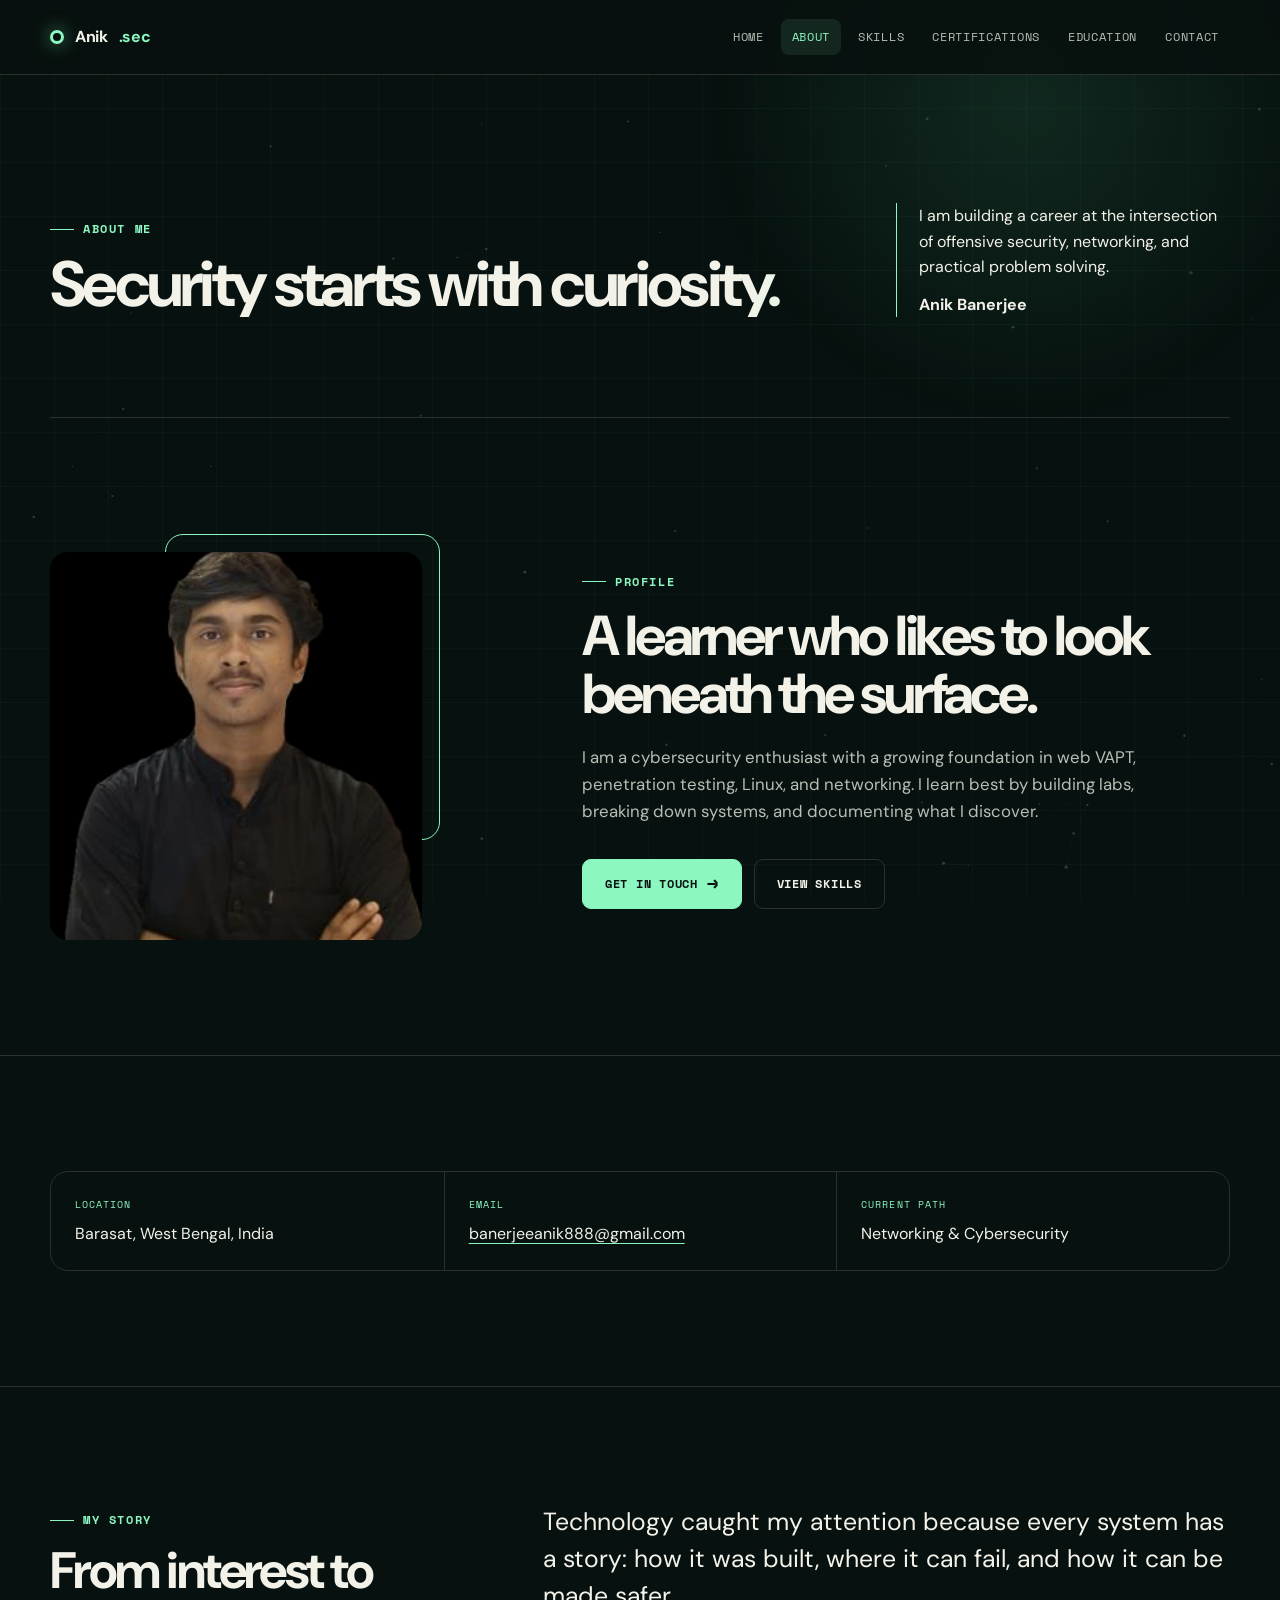
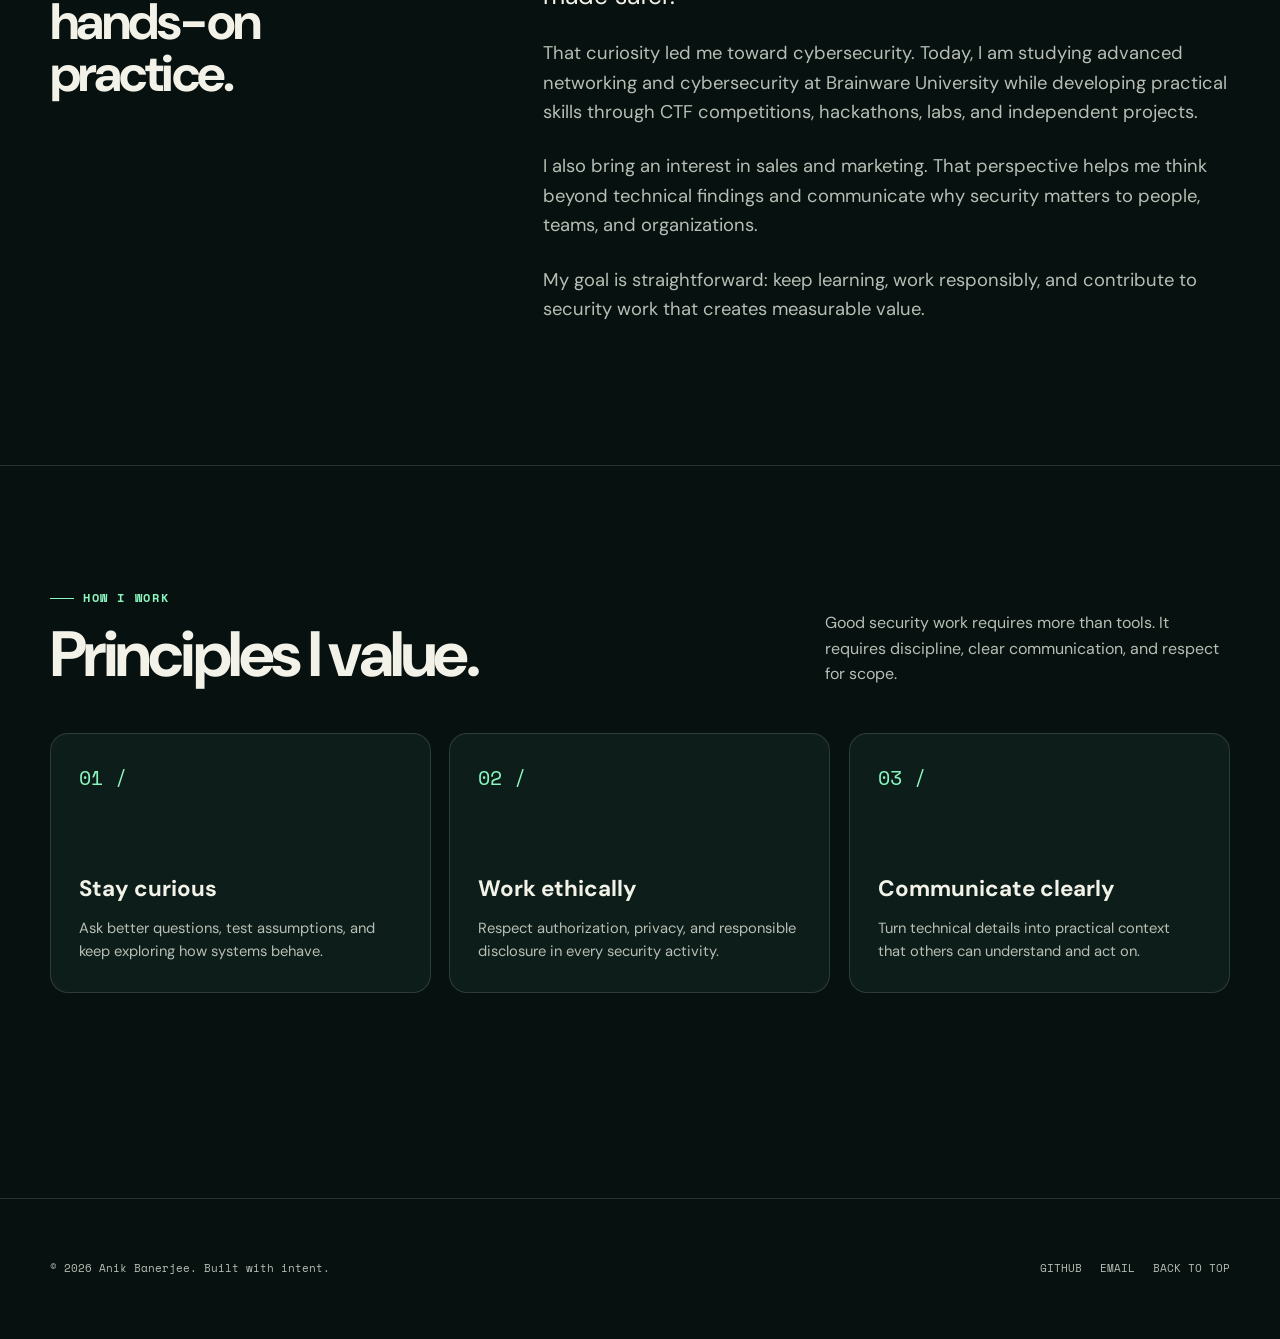
==== commit a9104f00: "Refine portrait sizing" ====
--- a/about.html
+++ b/about.html
@@ -43,7 +43,7 @@
         <section class="section">
             <div class="page-shell split-feature">
                 <div class="portrait-frame" data-reveal>
-                    <img src="anikimg.jpeg" alt="Anik Banerjee" width="700" height="875">
+                    <img src="anikimg.jpeg" alt="Anik Banerjee" width="290" height="388">
                 </div>
                 <div class="feature-copy" data-reveal>
                     <span class="eyebrow">Profile</span>
--- a/styles.css
+++ b/styles.css
@@ -28,10 +28,13 @@
 }
 
 body {
+    --pointer-x: 80%;
+    --pointer-y: 12%;
     min-width: 320px;
     background: var(--ink);
     color: var(--paper);
     font-family: var(--display);
+    isolation: isolate;
     line-height: 1.6;
     overflow-x: hidden;
 }
@@ -50,16 +53,35 @@
 
 body::after {
     position: fixed;
-    top: -25vw;
-    right: -20vw;
+    inset: 0;
     z-index: -1;
-    width: 65vw;
-    height: 65vw;
-    border-radius: 50%;
-    background: rgba(50, 196, 132, 0.1);
-    filter: blur(100px);
+    background: radial-gradient(circle 440px at var(--pointer-x) var(--pointer-y), rgba(81, 197, 138, 0.13), transparent 72%);
     content: "";
     pointer-events: none;
+    transition: background 120ms linear;
+}
+
+.network-canvas {
+    position: fixed;
+    inset: 0;
+    z-index: -1;
+    width: 100%;
+    height: 100%;
+    opacity: 0.34;
+    pointer-events: none;
+}
+
+.scroll-progress {
+    position: fixed;
+    top: 0;
+    left: 0;
+    z-index: 2000;
+    width: 100%;
+    height: 2px;
+    background: linear-gradient(90deg, var(--signal), var(--alert));
+    box-shadow: 0 0 14px rgba(141, 247, 193, 0.65);
+    transform: scaleX(0);
+    transform-origin: left;
 }
 
 img,
@@ -142,6 +164,12 @@
     border: 3px solid var(--signal);
     border-radius: 50%;
     box-shadow: 0 0 18px rgba(141, 247, 193, 0.55);
+    animation: signalPulse 2.4s ease-in-out infinite;
+}
+
+@keyframes signalPulse {
+    0%, 100% { box-shadow: 0 0 0 0 rgba(141, 247, 193, 0.35), 0 0 18px rgba(141, 247, 193, 0.55); }
+    50% { box-shadow: 0 0 0 7px rgba(141, 247, 193, 0), 0 0 28px rgba(141, 247, 193, 0.72); }
 }
 
 .brand span:last-child {
@@ -270,6 +298,8 @@
 }
 
 .button {
+    position: relative;
+    overflow: hidden;
     min-height: 50px;
     padding: 0 22px;
     display: inline-flex;
@@ -289,6 +319,22 @@
     transition: transform 180ms ease, box-shadow 180ms ease, background 180ms ease;
 }
 
+.button::after {
+    position: absolute;
+    top: -30%;
+    bottom: -30%;
+    left: -45%;
+    width: 28%;
+    background: linear-gradient(90deg, transparent, rgba(255, 255, 255, 0.52), transparent);
+    content: "";
+    transform: skewX(-18deg);
+    transition: left 520ms ease;
+}
+
+.button:hover::after {
+    left: 120%;
+}
+
 .button:hover {
     transform: translateY(-3px);
     box-shadow: 0 12px 30px rgba(81, 197, 138, 0.22);
@@ -312,8 +358,10 @@
 
 .hero-visual {
     position: relative;
-    align-self: stretch;
-    min-height: 530px;
+    width: min(100%, 410px);
+    aspect-ratio: 290 / 388;
+    align-self: center;
+    justify-self: end;
 }
 
 .media-frame {
@@ -323,6 +371,7 @@
     border: 1px solid var(--line);
     border-radius: 160px 160px var(--radius) var(--radius);
     background: var(--panel);
+    box-shadow: 0 32px 80px rgba(0, 0, 0, 0.38);
 }
 
 .media-frame video,
@@ -331,6 +380,12 @@
     height: 100%;
     object-fit: cover;
     filter: saturate(0.5) contrast(1.08) brightness(0.68);
+    transition: filter 700ms ease, transform 1.2s cubic-bezier(0.2, 0.8, 0.2, 1);
+}
+
+.hero-visual:hover .media-frame img {
+    filter: saturate(0.72) contrast(1.08) brightness(0.76);
+    transform: scale(1.045);
 }
 
 .media-frame::after {
@@ -338,6 +393,26 @@
     inset: 0;
     background: linear-gradient(180deg, transparent 35%, rgba(7, 17, 15, 0.9));
     content: "";
+}
+
+.media-frame::before {
+    position: absolute;
+    top: -30%;
+    right: 0;
+    left: 0;
+    z-index: 2;
+    height: 22%;
+    background: linear-gradient(180deg, transparent, rgba(141, 247, 193, 0.13), rgba(141, 247, 193, 0.03), transparent);
+    content: "";
+    pointer-events: none;
+    animation: scanner 5.5s ease-in-out infinite;
+}
+
+@keyframes scanner {
+    0%, 12% { transform: translateY(0); opacity: 0; }
+    18% { opacity: 1; }
+    75% { opacity: 0.75; }
+    88%, 100% { transform: translateY(680%); opacity: 0; }
 }
 
 .terminal-card {
@@ -353,6 +428,12 @@
     box-shadow: 0 26px 70px rgba(0, 0, 0, 0.4);
     font-family: var(--mono);
     font-size: 0.72rem;
+    transition: border-color 240ms ease, transform 240ms ease;
+}
+
+.hero-visual:hover .terminal-card {
+    border-color: rgba(141, 247, 193, 0.7);
+    transform: translateY(-7px);
 }
 
 .terminal-top {
@@ -388,6 +469,19 @@
 .terminal-line {
     margin: 8px 0;
     color: var(--paper-muted);
+    opacity: 0;
+    transform: translateX(-8px);
+    animation: terminalEntry 420ms ease forwards;
+}
+
+.terminal-line:nth-of-type(1) { animation-delay: 650ms; }
+.terminal-line:nth-of-type(2) { animation-delay: 950ms; }
+.terminal-line:nth-of-type(3) { animation-delay: 1.25s; }
+.terminal-line:nth-of-type(4) { animation-delay: 1.55s; }
+.terminal-line:nth-of-type(5) { animation-delay: 1.85s; }
+
+@keyframes terminalEntry {
+    to { opacity: 1; transform: translateX(0); }
 }
 
 .terminal-line strong {
@@ -410,6 +504,60 @@
     text-transform: uppercase;
     letter-spacing: 0.08em;
     transform: rotate(-4deg);
+    animation: chipFloat 3.4s ease-in-out infinite;
+}
+
+@keyframes chipFloat {
+    0%, 100% { transform: rotate(-4deg) translateY(0); }
+    50% { transform: rotate(-2deg) translateY(-7px); }
+}
+
+.security-ticker {
+    position: relative;
+    left: 50%;
+    width: 100vw;
+    overflow: hidden;
+    border-top: 1px solid var(--line);
+    border-bottom: 1px solid var(--line);
+    background: rgba(13, 29, 25, 0.72);
+    transform: translateX(-50%);
+}
+
+.ticker-track {
+    width: max-content;
+    padding: 17px 0;
+    display: flex;
+    align-items: center;
+    animation: tickerMove 26s linear infinite;
+}
+
+.security-ticker:hover .ticker-track {
+    animation-play-state: paused;
+}
+
+.ticker-track span {
+    display: inline-flex;
+    align-items: center;
+    gap: 28px;
+    padding-right: 28px;
+    color: var(--paper-muted);
+    font-family: var(--mono);
+    font-size: 0.68rem;
+    text-transform: uppercase;
+    letter-spacing: 0.11em;
+}
+
+.ticker-track span::after {
+    width: 6px;
+    height: 6px;
+    border-radius: 50%;
+    background: var(--signal);
+    box-shadow: 0 0 10px rgba(141, 247, 193, 0.6);
+    content: "";
+}
+
+@keyframes tickerMove {
+    to { transform: translateX(-50%); }
 }
 
 .section {
@@ -491,7 +639,7 @@
 
 .portrait-frame {
     position: relative;
-    max-width: 460px;
+    max-width: 390px;
     padding: 18px 18px 0 0;
 }
 
@@ -510,7 +658,7 @@
     position: relative;
     z-index: 1;
     width: 100%;
-    aspect-ratio: 4 / 5;
+    aspect-ratio: 290 / 388;
     border-radius: var(--radius);
     object-fit: cover;
     filter: saturate(0.78) contrast(1.03);
@@ -568,6 +716,25 @@
 
 .page-intro h1 {
     max-width: 760px;
+}
+
+.page-intro h1,
+.hero-copy h1 {
+    background: linear-gradient(105deg, var(--paper) 0%, var(--paper) 42%, #c6ffe1 50%, var(--paper) 58%, var(--paper) 100%);
+    background-size: 220% auto;
+    -webkit-background-clip: text;
+    background-clip: text;
+    color: transparent;
+    animation: titleSheen 7s ease-in-out infinite;
+}
+
+.hero-copy h1 span {
+    -webkit-text-fill-color: var(--signal);
+}
+
+@keyframes titleSheen {
+    0%, 55%, 100% { background-position: 110% center; }
+    75% { background-position: -10% center; }
 }
 
 .page-intro .intro-aside {
@@ -1066,12 +1233,31 @@
 [data-reveal] {
     opacity: 0;
     transform: translateY(24px);
-    transition: opacity 600ms ease, transform 600ms ease;
+    transition: opacity 700ms ease var(--reveal-delay, 0ms), transform 700ms cubic-bezier(0.22, 1, 0.36, 1) var(--reveal-delay, 0ms);
 }
 
 [data-reveal].is-visible {
     opacity: 1;
     transform: translateY(0);
+}
+
+.tilt-surface {
+    --tilt-x: 0deg;
+    --tilt-y: 0deg;
+    --lift: 0px;
+    transform: perspective(900px) rotateX(var(--tilt-x)) rotateY(var(--tilt-y)) translateY(var(--lift));
+    transform-style: preserve-3d;
+    transition: transform 180ms ease, border-color 180ms ease, box-shadow 180ms ease;
+    will-change: transform;
+}
+
+.tilt-surface:hover {
+    --lift: -5px;
+    box-shadow: 0 24px 70px rgba(0, 0, 0, 0.26);
+}
+
+.tilt-surface > * {
+    transform: translateZ(12px);
 }
 
 @media (max-width: 900px) {
@@ -1112,7 +1298,8 @@
     }
 
     .hero-visual {
-        min-height: 570px;
+        min-height: 0;
+        justify-self: center;
     }
 
     .media-frame {
@@ -1189,7 +1376,8 @@
     }
 
     .hero-visual {
-        min-height: 490px;
+        width: min(100% - 12px, 360px);
+        min-height: 0;
     }
 
     .media-frame {
@@ -1271,4 +1459,8 @@
         opacity: 1;
         transform: none;
     }
-}
+
+    .network-canvas {
+        display: none;
+    }
+}
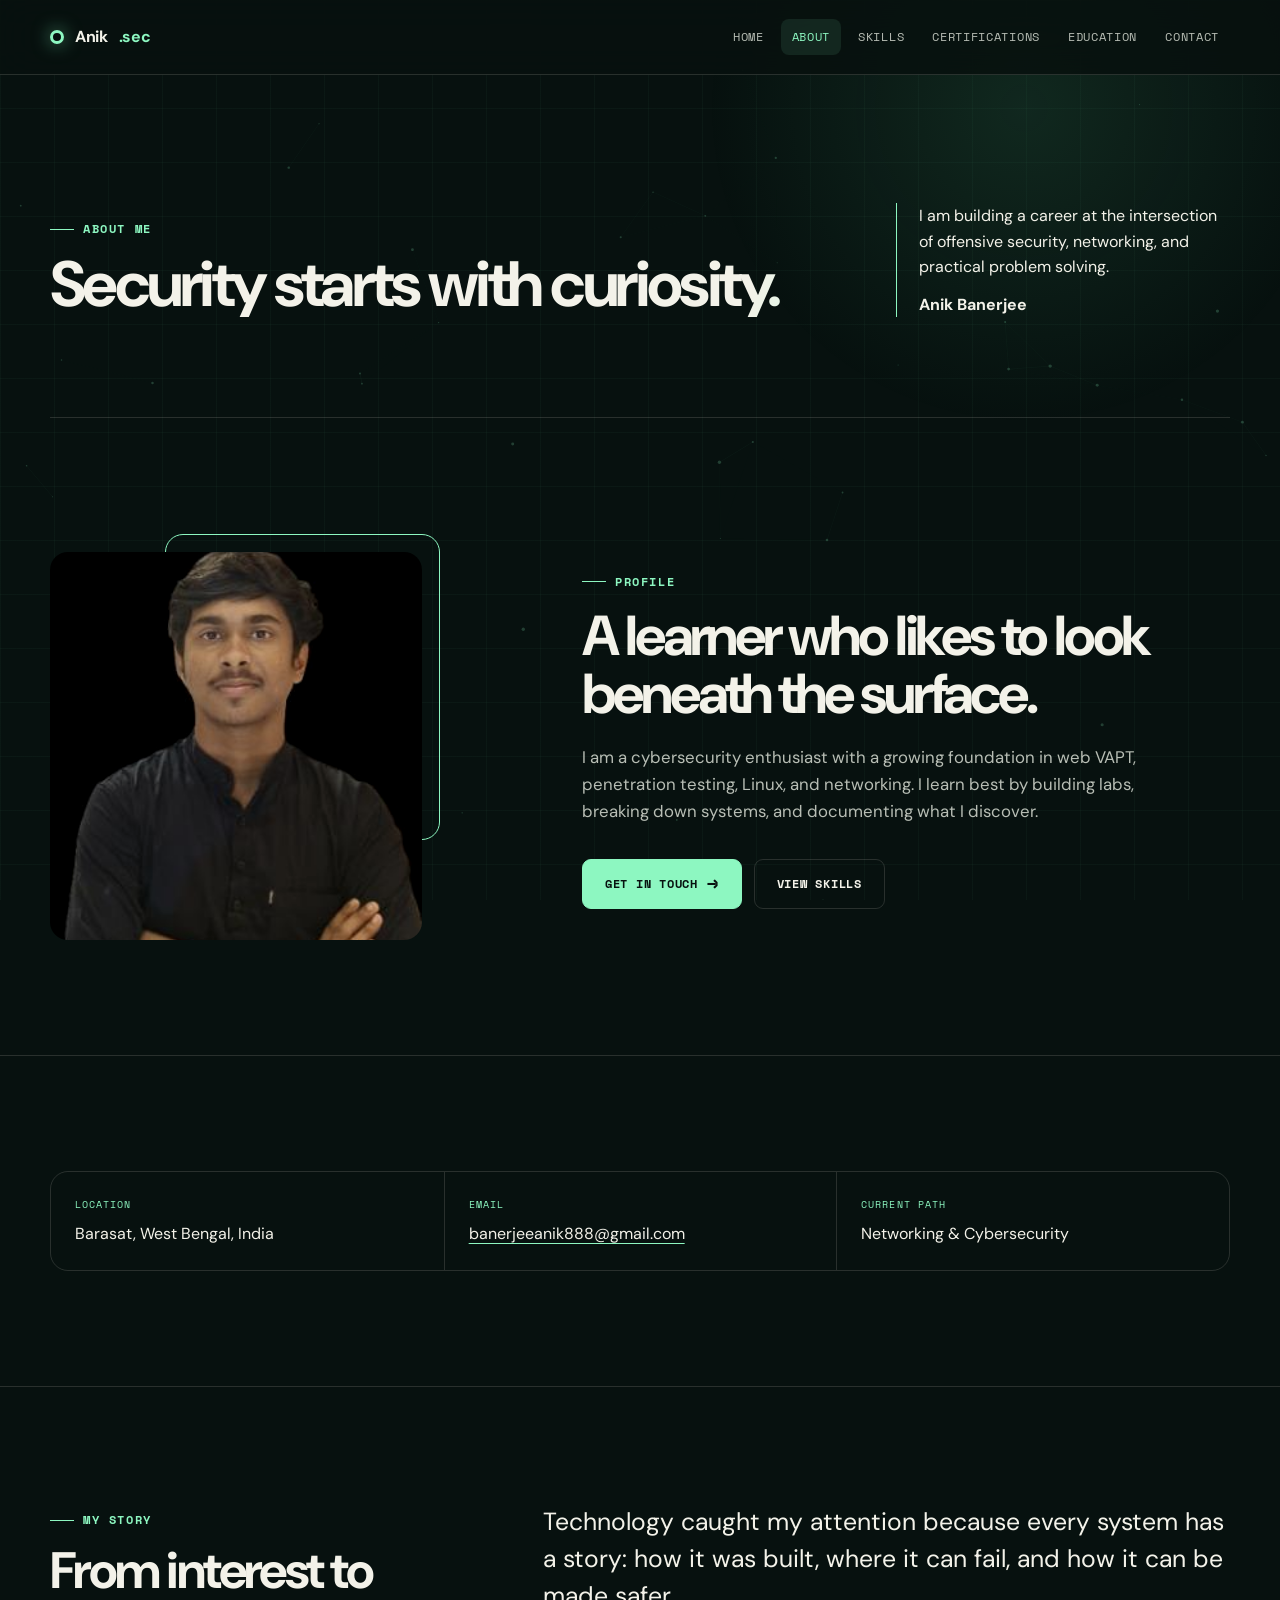
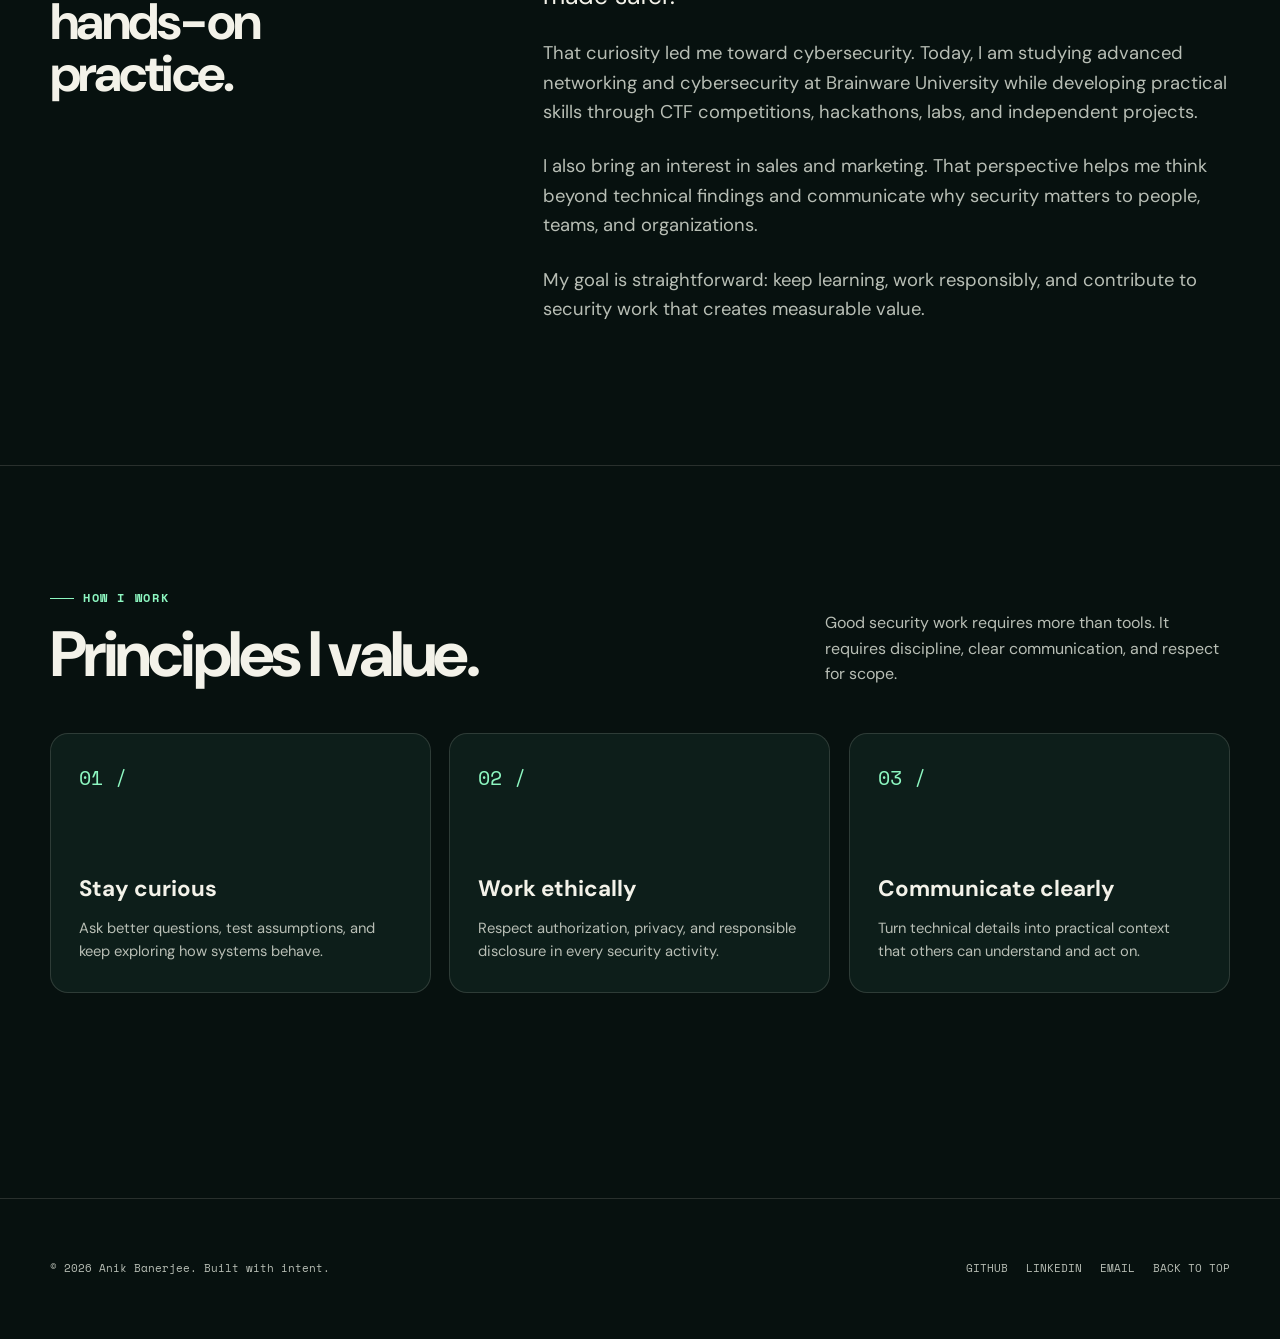
==== commit 9bc1e545: "Add LinkedIn profile links" ====
--- a/about.html
+++ b/about.html
@@ -102,6 +102,7 @@
             <p>&copy; <span data-year></span> Anik Banerjee. Built with intent.</p>
             <div class="footer-links">
                 <a href="https://github.com/spideyanik" target="_blank" rel="noopener noreferrer">GitHub</a>
+                <a href="https://www.linkedin.com/in/anik-banerjee-84735a32b" target="_blank" rel="noopener noreferrer">LinkedIn</a>
                 <a href="mailto:banerjeeanik888@gmail.com">Email</a>
                 <a href="#main-content">Back to top</a>
             </div>
--- a/styles.css
+++ b/styles.css
@@ -677,6 +677,15 @@
     font-size: 1.05rem;
 }
 
+.feature-copy-wide {
+    max-width: 840px;
+    margin: 0 auto;
+}
+
+.feature-copy-wide > p {
+    max-width: 760px;
+}
+
 .fact-row {
     margin-top: 34px;
     padding-top: 24px;
@@ -1148,6 +1157,12 @@
 .contact-card .text-link {
     display: inline-block;
     margin-top: 24px;
+}
+
+.profile-links {
+    display: flex;
+    flex-wrap: wrap;
+    gap: 12px 24px;
 }
 
 .availability {
